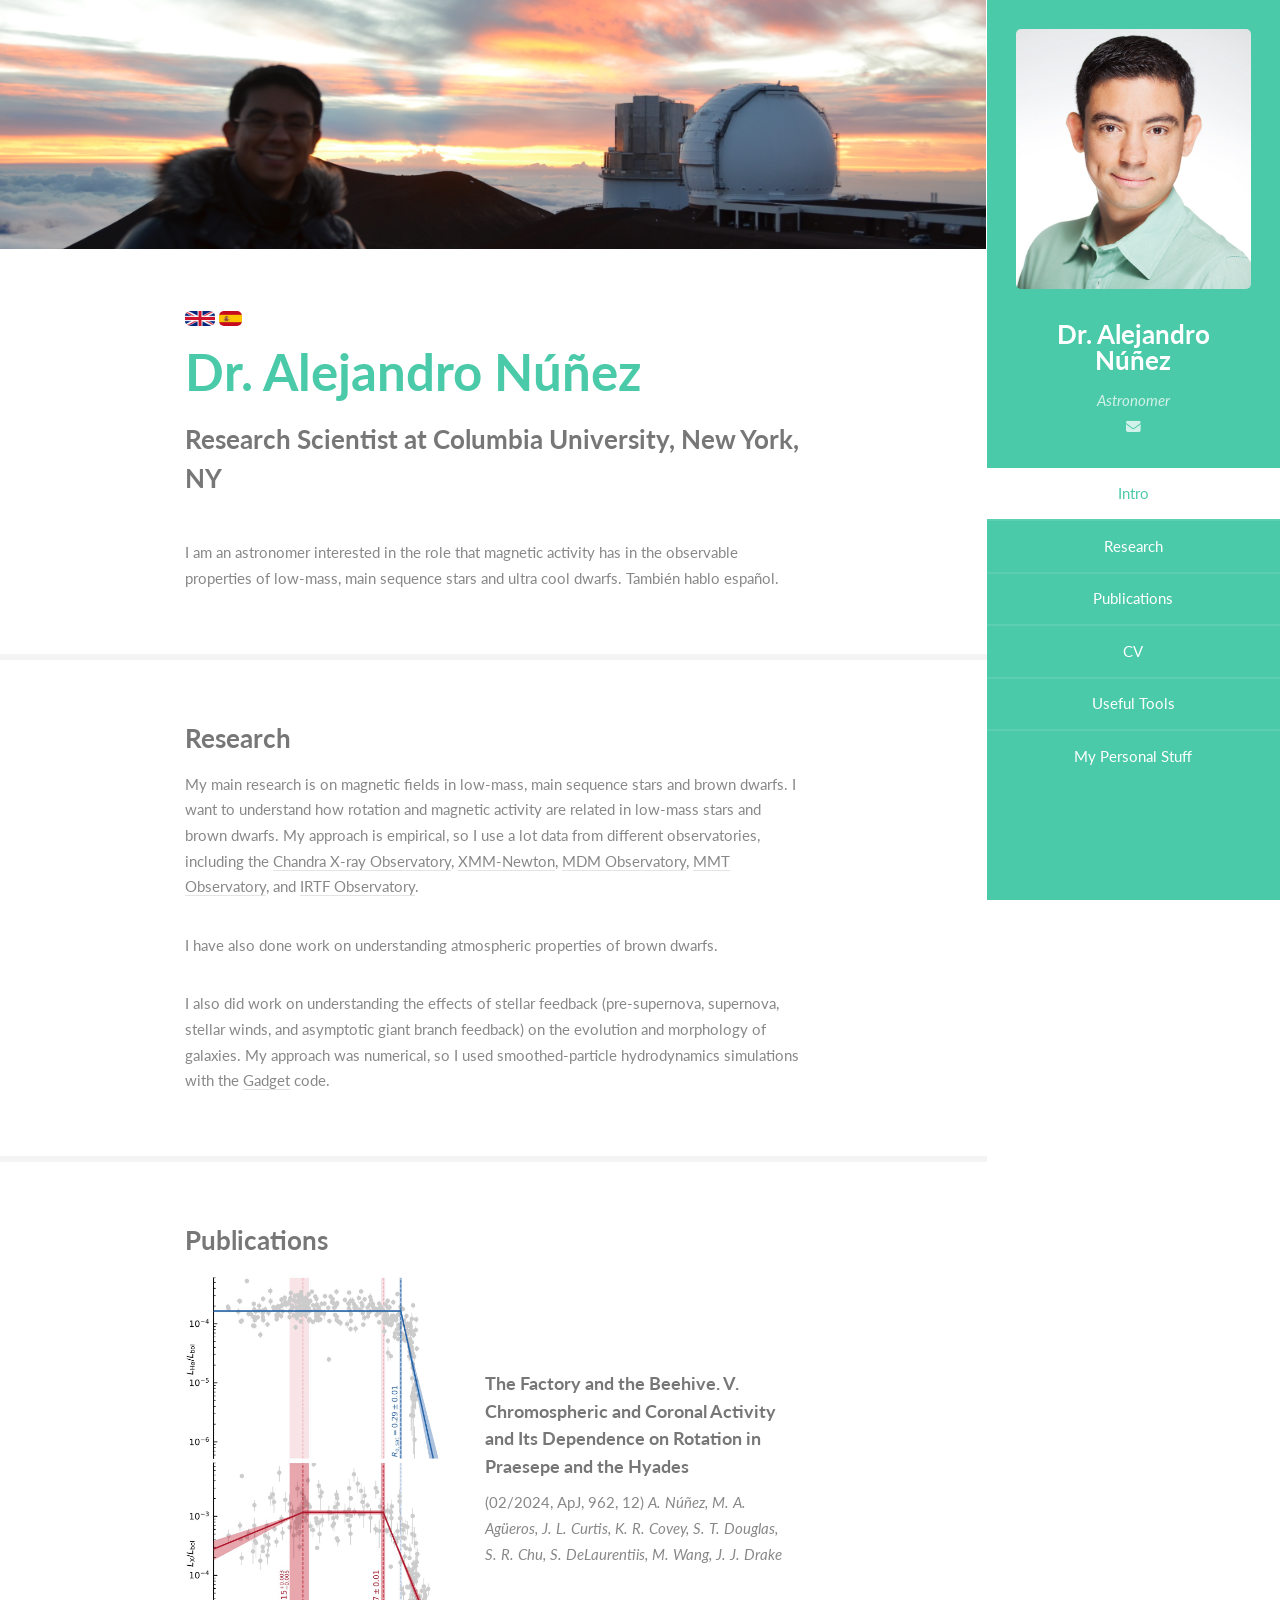
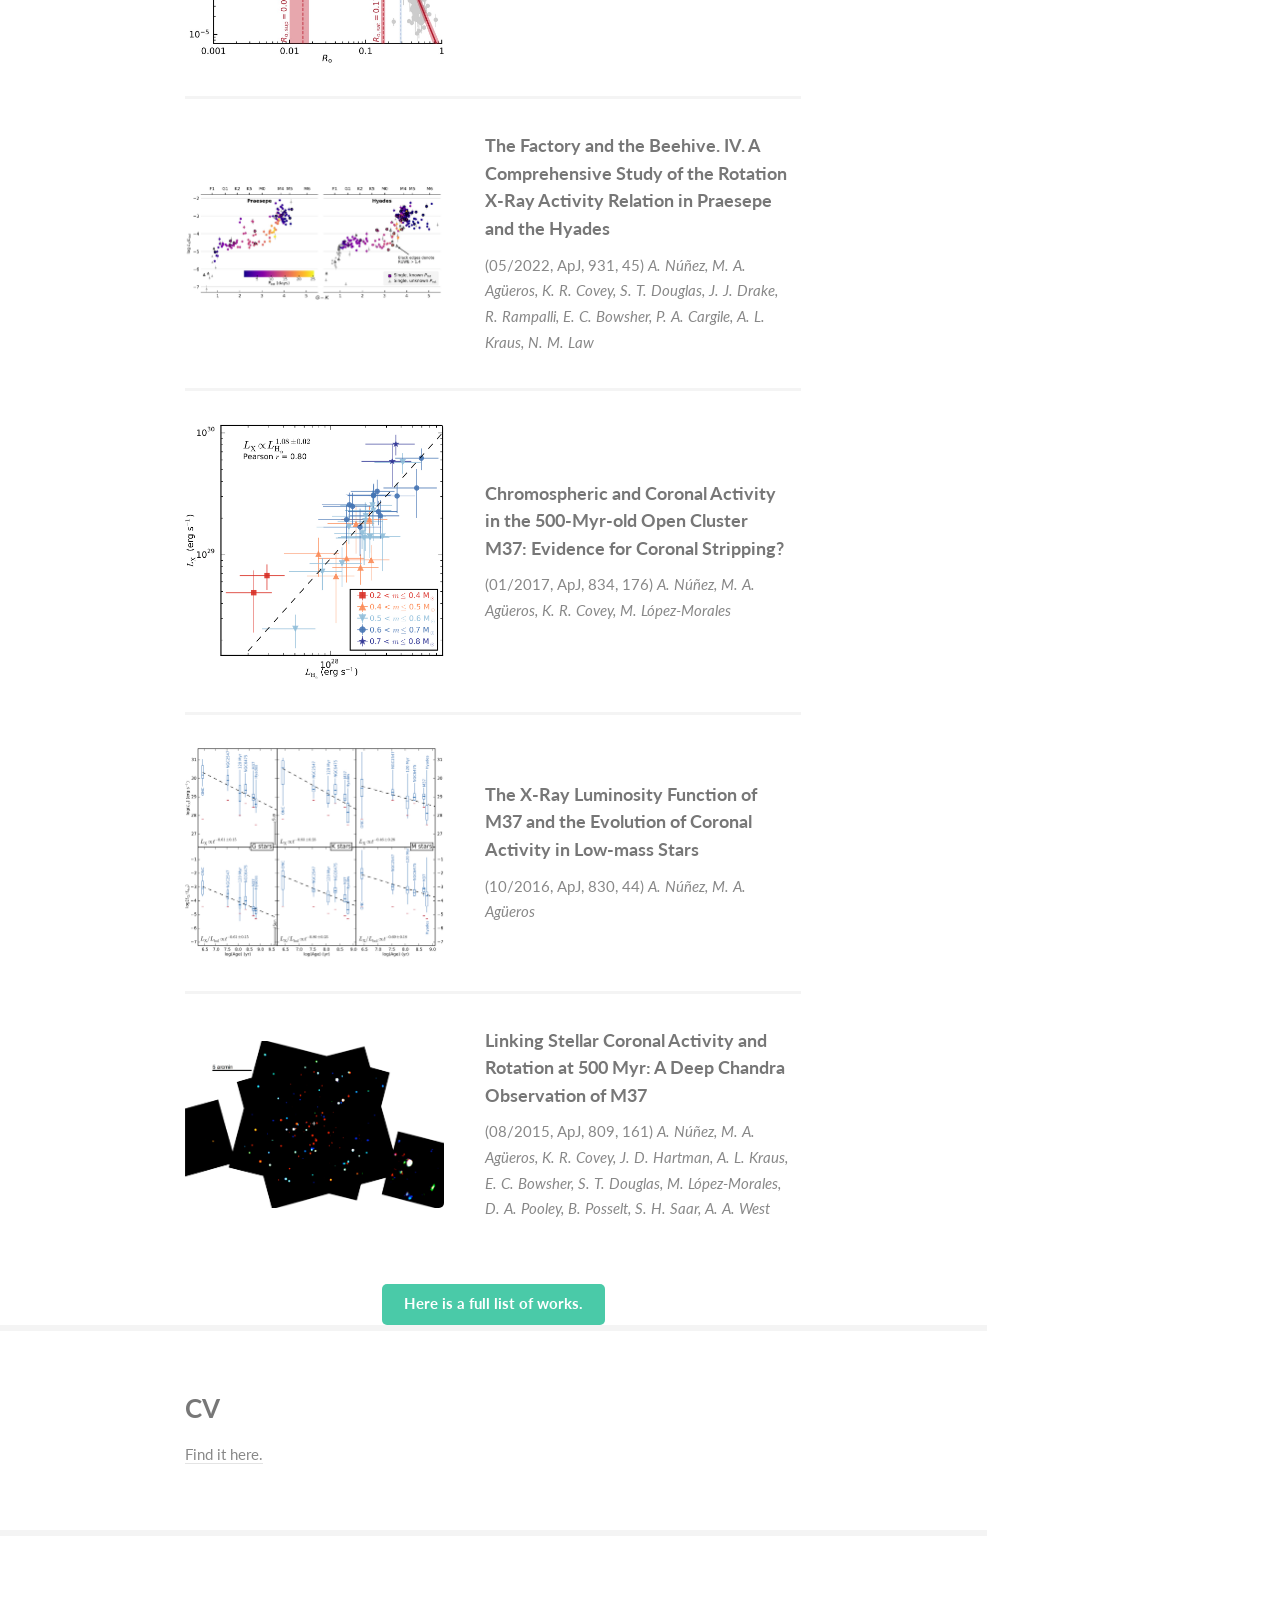
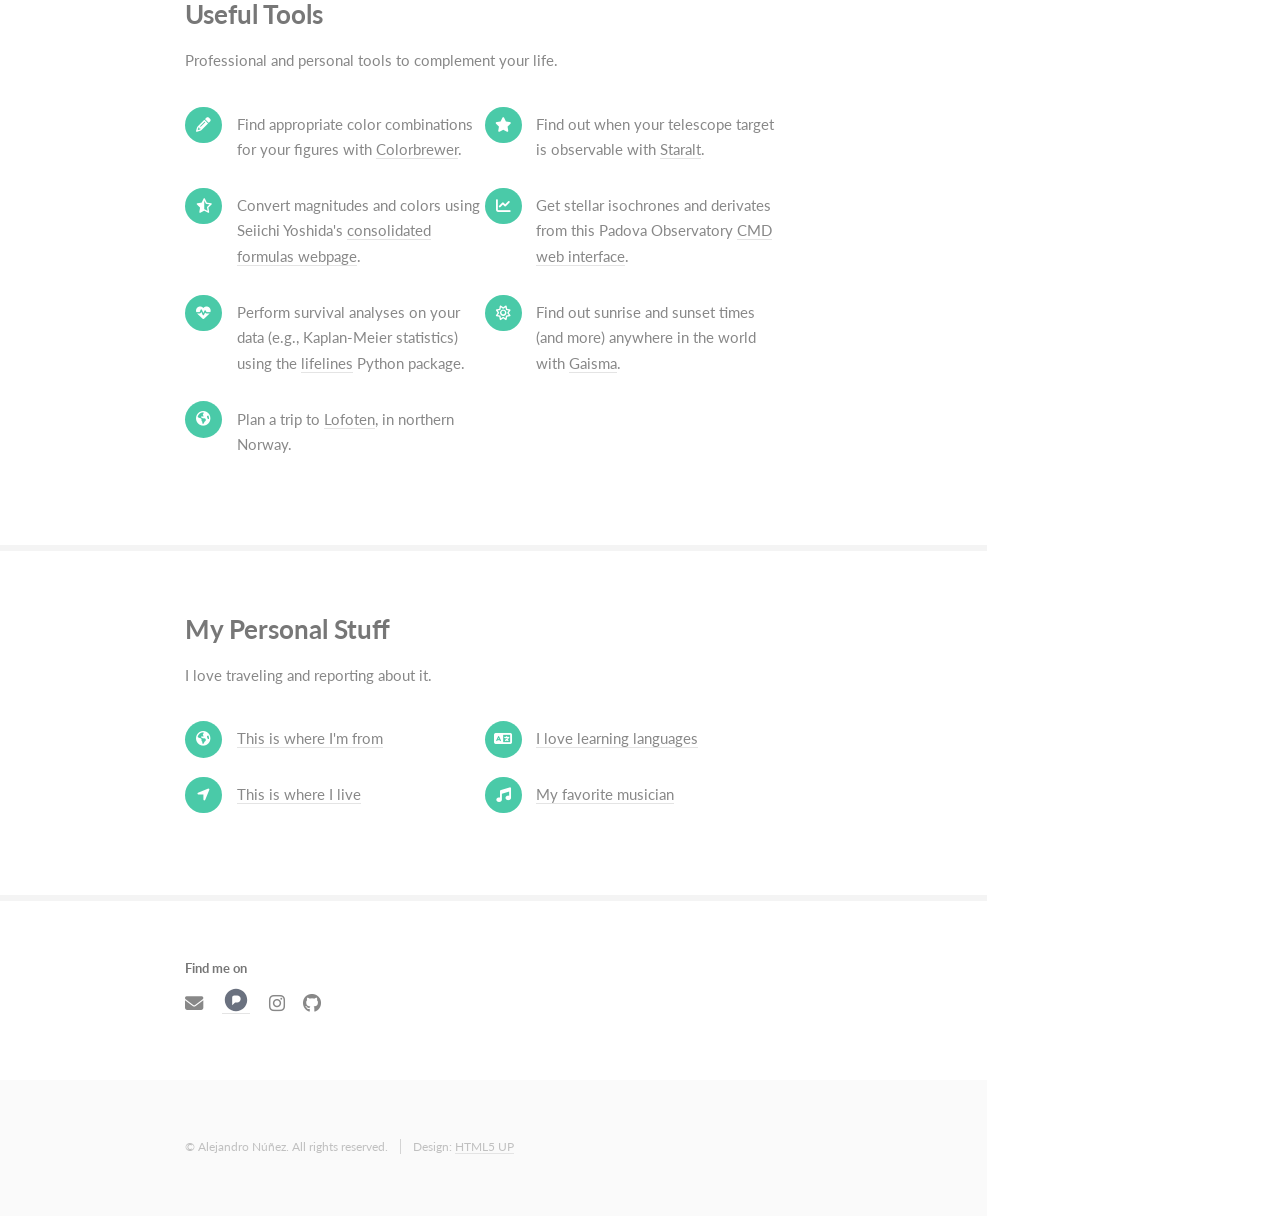
==== index.html @ fcc05a89 "Initial website upload" ====
<!DOCTYPE HTML>
<!--
	Read Only by HTML5 UP
	html5up.net | @n33co
	Free for personal and commercial use under the CCA 3.0 license (html5up.net/license)

	http://cuit.columbia.edu/web-publishing/creating-personal-websites
	http://fontawesome.io/icons/
	an2549@cunix.cc.columbia.edu
	columbia.edu/an2549
-->
<html>
	<head>
		<title>Dr. Alejandro N&uacute;&ntilde;ez</title>
		<meta charset="utf-8" />
		<meta name="viewport" content="width=device-width, initial-scale=1" />
		<!--[if lte IE 8]><script src="assets/js/ie/html5shiv.js"></script><![endif]-->
		<link rel="stylesheet" href="assets/css/main.css" />
		<link rel="stylesheet" href="https://cdnjs.cloudflare.com/ajax/libs/font-awesome/6.5.2/css/all.min.css">
		<!--[if lte IE 8]><link rel="stylesheet" href="assets/css/ie8.css" /><![endif]-->
	</head>
	<body>

		<!-- Header -->
			<section id="header">
				<header>
					<span class="image fit"><img src="images/me.jpg" alt="" /></span>
					<h1 id="logo"><a href="#">Dr. Alejandro N&uacute;&ntilde;ez</a></h1>
					<p>Astronomer</p><a href="mailto:alejo.nunez@gmail.com" class="icon fa-envelope"><span class="label"></span></a>
				</header>
				<nav id="nav">
					<ul>
						<li><a href="#one">Intro</a></li>
						<li><a href="#two">Research</a></li>
						<li><a href="#three">Publications</a></li>
						<li><a href="#four">CV</a></li>
						<li><a href="#five">Useful Tools</a></li>
						<li><a href="#six">My Personal Stuff</a></li>
					</ul>
				</nav>
			</section>

		<!-- Wrapper -->
			<div id="wrapper">

				<!-- Main -->
					<div id="main">

						<!-- One: INTRO-->
							<section id="one">
								<div class="container">
									<header class="major">
										<a                      class="image"><img src="images/EN.jpg" style="height:15px;" align="right" alt="English" /></a>
										<a href="index_ES.html" class="image"><img src="images/ES.jpg" style="height:15px;" float="right" alt="Espa&ntilde;ol" /></a>
										<h2>Dr. Alejandro N&uacute;&ntilde;ez</h2>
										<p>Research Scientist at Columbia University, New York, NY</p>
									</header>
									<p>I am an astronomer interested in the role that magnetic activity has in the observable properties of low-mass, main sequence stars and ultra cool dwarfs. Tambi&eacute;n hablo espa&ntilde;ol.</p>
								</div>
							</section>

						<!-- Two: RESEARCH -->
							<section id="two">
								<div class="container">
									<h3>Research</h3>
									<p>My main research is on magnetic fields in low-mass, main sequence stars and brown dwarfs. I want to understand how rotation and magnetic activity are related in low-mass stars and brown dwarfs. My approach is empirical, so I use a lot data from different observatories, including the <a href="http://chandra.harvard.edu" target="_blank"> Chandra X-ray Observatory</a>, <a href="http://www.cosmos.esa.int/web/xmm-newton" target="_blank"> XMM-Newton</a>, <a href="http://mdm.kpno.noirlab.edu/" target="_blank"> MDM Observatory</a>, <a href="https://www.mmto.org" target="_blank"> MMT Observatory</a>, and <a href="http://irtfweb.ifa.hawaii.edu" target="_blank"> IRTF Observatory</a>.</p>

									<p>I have also done work on understanding atmospheric properties of brown dwarfs.</p>

									<p>I also did work on understanding the effects of stellar feedback (pre-supernova, supernova, stellar winds, and asymptotic giant branch feedback) on the evolution and morphology of galaxies. My approach was numerical, so I used smoothed-particle hydrodynamics simulations with the <a href="http://wwwmpa.mpa-garching.mpg.de/gadget/" target="_blank"> Gadget</a> code. </p>

								</div>
							</section>

						<!-- Three: PUBLICATIONS -->
							<section id="three">
								<div class="container">
									<h3>Publications</h3>
									<div class="features">
										<article>
											<a href="images/Rossby_XHaALL.jpg" class="image"><img src="images/Rossby_XHaALL.jpg" alt="" /></a>
											<div class="inner">
												<h4><a href=https://ui.adsabs.harvard.edu/abs/2024ApJ...962...12N/abstract>The Factory and the Beehive. V. Chromospheric and Coronal Activity and Its Dependence on Rotation in Praesepe and the Hyades</a></h4>
												<p>(02/2024, ApJ, 962, 12) <i>A. N&uacute;&ntilde;ez, M. A. Ag&uuml;eros, J. L. Curtis, K. R. Covey, S. T. Douglas, S. R. Chu, S. DeLaurentiis, M. Wang, J. J. Drake</i></p>
											</div>
										</article>
										<article>
											<a href="images/LLX_color.jpg" class="image"><img src="images/LLX_color.jpg" alt="" /></a>
											<div class="inner">
												<h4><a href=https://ui.adsabs.harvard.edu/abs/2022ApJ...931...45N/abstract>The Factory and the Beehive. IV. A Comprehensive Study of the Rotation X-Ray Activity Relation in Praesepe and the Hyades</a></h4>
												<p>(05/2022, ApJ, 931, 45) <i>A. N&uacute;&ntilde;ez, M. A. Ag&uuml;eros, K. R. Covey, S. T. Douglas, J. J. Drake, R. Rampalli, E. C. Bowsher, P. A. Cargile, A. L. Kraus, N. M. Law</i></p>
											</div>
										</article>
										<article>
											<a href="images/Lx_v_LHa.jpg" class="image"><img src="images/Lx_v_LHa.jpg" alt="" /></a>
											<div class="inner">
												<h4><a href=https://ui.adsabs.harvard.edu/abs/2017ApJ...834..176N/abstract>Chromospheric and Coronal Activity in the 500-Myr-old Open Cluster M37: Evidence for Coronal Stripping?</a></h4>
												<p>(01/2017, ApJ, 834, 176) <i>A. N&uacute;&ntilde;ez, M. A. Ag&uuml;eros, K. R. Covey, M. L&oacute;pez-Morales</i></p>
											</div>
										</article>
										<article>
											<a href="images/Lx_v_t.jpg" class="image"><img src="images/Lx_v_t.jpg" alt="" /></a>
											<div class="inner">
												<h4><a href=https://ui.adsabs.harvard.edu/abs/2016ApJ...830...44N/abstract>The X-Ray Luminosity Function of M37 and the Evolution of Coronal Activity in Low-mass Stars</a></h4>
												<p>(10/2016, ApJ, 830, 44) <i>A. N&uacute;&ntilde;ez, M. A. Ag&uuml;eros</i></p>
											</div>
										</article>
										<article>
											<a href="images/color_composite.jpg" class="image"><img src="images/color_composite.jpg" alt="" /></a>
											<div class="inner">
												<h4><a href=https://ui.adsabs.harvard.edu/abs/2015ApJ...809..161N/abstract>Linking Stellar Coronal Activity and Rotation at 500 Myr: A Deep Chandra Observation of M37</a></h4>
												<p>(08/2015, ApJ, 809, 161) <i>A. N&uacute;&ntilde;ez, M. A. Ag&uuml;eros, K. R. Covey, J. D. Hartman, A. L. Kraus, E. C. Bowsher, S. T. Douglas, M. L&oacute;pez-Morales, D. A. Pooley, B. Posselt, S. H. Saar, A. A. West</i></p>
											</div>
										</article>
									</div>
								</div>
								<center><a href="https://ui.adsabs.harvard.edu/search/fq=%7B!type%3Daqp%20v%3D%24fq_database%7D&fq_database=database%3A%20astronomy&q=author%3A(%22nunez%2C%20alejandro%22)&sort=date%20desc%2C%20bibcode%20desc&p_=0" target="_blank" class="button special">Here is a full list of works.</a></center>
							</section>

						<!-- Four: CV -->
							<section id="four">
								<div class="container">
									<h3>CV</h3>
									<p><a href="CV.pdf">Find it here.</a></p>
								</div>
							</section>

						<!-- Five: Useful Tools -->
                            <section id="five">
                            	<div class="container">
                                	<h3><a href="#">Useful Tools</a></h3>
									<p>Professional and personal tools to complement your life. </p>
                                    <ul class="feature-icons">
                                    	<li class="fa-pencil">Find appropriate color combinations for your figures with <a href="http://colorbrewer2.org/" target="_blank">Colorbrewer</a>.</li>
                                    	<li class="fa-star">Find out when your telescope target is observable with <a href="https://astro.ing.iac.es/staralt/" target="_blank">Staralt</a>.</li>
										<li class="fa-star-half-o">Convert magnitudes and colors using Seiichi Yoshida's <a href="http://www.aerith.net/astro/color_conversion.html" target="_blank">consolidated formulas webpage</a>.</li>
										<li class="fa-line-chart">Get stellar isochrones and derivates from this Padova Observatory <a href="http://stev.oapd.inaf.it/cgi-bin/cmd" target="_blank">CMD web interface</a>.</li>
                                    	<li class="fa-heartbeat">Perform survival analyses on your data (e.g., Kaplan-Meier statistics) using the <a href="http://lifelines.readthedocs.io/en/latest/index.html#" target="_blank">lifelines</a> Python package.</li>
										<li class="fa-sun-o">Find out sunrise and sunset times (and more) anywhere in the world with <a href="https://www.gaisma.com/en/" target="_blank">Gaisma</a>.</li>
										<li class="fa-globe">Plan a trip to <a href="http://www.68north.com/outdoors/" target="_blank">Lofoten</a>, in northern Norway.</li>
                                    </ul>
                                </div>
                            </section>

						<!-- Six: My Personal Stuff -->
                            <section id="six">
                            	<div class="container">
                                	<h3><a href="#">My Personal Stuff</a></h3>
									<p>I love traveling and reporting about it. </p>
                                    <ul class="feature-icons">
                                        <li class="fa-globe"><a href="https://colombia.travel/en/medellin" target="_blank">This is where I'm from</a></li>
                                        <li class="fa-language"><a href="https://www.duolingo.com/profile/alejocosmico" target="_blank">I love learning languages</a></li>
                                        <li class="fa-location-arrow"><a href="http://www.nycgo.com/articles/must-see-harlem" target="_blank">This is where I live</a></li>
                                        <li class="fa-music"><a href="http://bjork.com/" target="_blank">My favorite musician</a></li>
                                    </ul>
                                </div>
                            </section>

						<!-- Seven -->
							<section id="seven">
								<div class="container">
									<section>
										<div class="row">
											<div class="6u 12u(xsmall)">
												<h5>Find me on</h5>
												<ul class="icons">
													<li><a href="mailto:alejo.nunez@gmail.com" class="icon fa-solid fa-envelope"><span class="label"></span></a></li>
													<li>
														<a href="https://pixelfed.social/alejocosmico" target="_blank">
															<img src="pixelfed.svg"
																alt="Pixelfed"
																style="width:28px; height:28px; vertical-align:-4px;">
														</a>
													</li>
													<li><a href="https://www.instagram.com/alejocosmico/" target="_blank" class="icon fa-brands fa-instagram"><span class="label">Instagram</span></a></li>
													<li><a href="https://github.com/alejocosmico" target="_blank" class="icon fa-brands fa-github"><span class="label">Github</span></a></li>
												</ul>
											</div>
										</div>
									</section>
								</div>
							</section>

					</div>

				<!-- Footer -->
					<section id="footer">
						<div class="container">
							<ul class="copyright">
								<li>&copy; Alejandro N&uacute;&ntilde;ez. All rights reserved.</li><li>Design: <a href="http://html5up.net">HTML5 UP</a></li>
							</ul>
						</div>
					</section>

			</div>

		<!-- Scripts -->
			<script src="assets/js/jquery.min.js"></script>
			<script src="assets/js/jquery.scrollzer.min.js"></script>
			<script src="assets/js/jquery.scrolly.min.js"></script>
			<script src="assets/js/skel.min.js"></script>
			<script src="assets/js/util.js"></script>
			<!--[if lte IE 8]><script src="assets/js/ie/respond.min.js"></script><![endif]-->
			<script src="assets/js/main.js"></script>

	</body>
</html>
---- assets/css/main.css ----
@import url("font-awesome.min.css");
@import url("https://fonts.googleapis.com/css?family=Lato:400,400italic,700,700italic|Source+Code+Pro:400");

/*
	Read Only by HTML5 UP
	html5up.net | @ajlkn
	Free for personal and commercial use under the CCA 3.0 license (html5up.net/license)
*/

/* Reset */

	html, body, div, span, applet, object, iframe, h1, h2, h3, h4, h5, h6, p, blockquote, pre, a, abbr, acronym, address, big, cite, code, del, dfn, em, img, ins, kbd, q, s, samp, small, strike, strong, sub, sup, tt, var, b, u, i, center, dl, dt, dd, ol, ul, li, fieldset, form, label, legend, table, caption, tbody, tfoot, thead, tr, th, td, article, aside, canvas, details, embed, figure, figcaption, footer, header, hgroup, menu, nav, output, ruby, section, summary, time, mark, audio, video {
		margin: 0;
		padding: 0;
		border: 0;
		font-size: 100%;
		font: inherit;
		vertical-align: baseline;
	}

	article, aside, details, figcaption, figure, footer, header, hgroup, menu, nav, section {
		display: block;
	}

	body {
		line-height: 1;
	}

	ol, ul {
		list-style: none;
	}

	blockquote, q {
		quotes: none;
	}

	blockquote:before, blockquote:after, q:before, q:after {
		content: '';
		content: none;
	}

	table {
		border-collapse: collapse;
		border-spacing: 0;
	}

	body {
		-webkit-text-size-adjust: none;
	}

/* Box Model */

	*, *:before, *:after {
		-moz-box-sizing: border-box;
		-webkit-box-sizing: border-box;
		box-sizing: border-box;
	}

/* Containers */

	.container {
		margin-left: auto;
		margin-right: auto;
	}

	.container.\31 25\25 {
		width: 100%;
		max-width: 56.25em;
		min-width: 45em;
	}

	.container.\37 5\25 {
		width: 33.75em;
	}

	.container.\35 0\25 {
		width: 22.5em;
	}

	.container.\32 5\25 {
		width: 11.25em;
	}

	.container {
		width: 45em;
	}

	@media screen and (max-width: 1680px) {

		.container.\31 25\25 {
			width: 100%;
			max-width: 56.25em;
			min-width: 45em;
		}

		.container.\37 5\25 {
			width: 33.75em;
		}

		.container.\35 0\25 {
			width: 22.5em;
		}

		.container.\32 5\25 {
			width: 11.25em;
		}

		.container {
			width: 45em;
		}

	}

	@media screen and (max-width: 1280px) {

		.container.\31 25\25 {
			width: 100%;
			max-width: 52.5em;
			min-width: 42em;
		}

		.container.\37 5\25 {
			width: 31.5em;
		}

		.container.\35 0\25 {
			width: 21em;
		}

		.container.\32 5\25 {
			width: 10.5em;
		}

		.container {
			width: 42em;
		}

	}

	@media screen and (max-width: 1024px) {

		.container.\31 25\25 {
			width: 100%;
			max-width: 106.25%;
			min-width: 85%;
		}

		.container.\37 5\25 {
			width: 63.75%;
		}

		.container.\35 0\25 {
			width: 42.5%;
		}

		.container.\32 5\25 {
			width: 21.25%;
		}

		.container {
			width: 85% !important;
		}

	}

	@media screen and (max-width: 736px) {

		.container.\31 25\25 {
			width: 100%;
			max-width: 112.5%;
			min-width: 90%;
		}

		.container.\37 5\25 {
			width: 67.5%;
		}

		.container.\35 0\25 {
			width: 45%;
		}

		.container.\32 5\25 {
			width: 22.5%;
		}

		.container {
			width: 90% !important;
		}

	}

	@media screen and (max-width: 480px) {

		.container.\31 25\25 {
			width: 100%;
			max-width: 112.5%;
			min-width: 90%;
		}

		.container.\37 5\25 {
			width: 67.5%;
		}

		.container.\35 0\25 {
			width: 45%;
		}

		.container.\32 5\25 {
			width: 22.5%;
		}

		.container {
			width: 90% !important;
		}

	}

/* Grid */

	.row {
		border-bottom: solid 1px transparent;
		-moz-box-sizing: border-box;
		-webkit-box-sizing: border-box;
		box-sizing: border-box;
	}

	.row > * {
		float: left;
		-moz-box-sizing: border-box;
		-webkit-box-sizing: border-box;
		box-sizing: border-box;
	}

	.row:after, .row:before {
		content: '';
		display: block;
		clear: both;
		height: 0;
	}

	.row.uniform > * > :first-child {
		margin-top: 0;
	}

	.row.uniform > * > :last-child {
		margin-bottom: 0;
	}

	.row.\30 \25 > * {
		padding: 0 0 0 0em;
	}

	.row.\30 \25 {
		margin: 0 0 -1px 0em;
	}

	.row.uniform.\30 \25 > * {
		padding: 0em 0 0 0em;
	}

	.row.uniform.\30 \25 {
		margin: 0em 0 -1px 0em;
	}

	.row > * {
		padding: 0 0 0 2em;
	}

	.row {
		margin: 0 0 -1px -2em;
	}

	.row.uniform > * {
		padding: 2em 0 0 2em;
	}

	.row.uniform {
		margin: -2em 0 -1px -2em;
	}

	.row.\32 00\25 > * {
		padding: 0 0 0 4em;
	}

	.row.\32 00\25 {
		margin: 0 0 -1px -4em;
	}

	.row.uniform.\32 00\25 > * {
		padding: 4em 0 0 4em;
	}

	.row.uniform.\32 00\25 {
		margin: -4em 0 -1px -4em;
	}

	.row.\31 50\25 > * {
		padding: 0 0 0 3em;
	}

	.row.\31 50\25 {
		margin: 0 0 -1px -3em;
	}

	.row.uniform.\31 50\25 > * {
		padding: 3em 0 0 3em;
	}

	.row.uniform.\31 50\25 {
		margin: -3em 0 -1px -3em;
	}

	.row.\35 0\25 > * {
		padding: 0 0 0 1em;
	}

	.row.\35 0\25 {
		margin: 0 0 -1px -1em;
	}

	.row.uniform.\35 0\25 > * {
		padding: 1em 0 0 1em;
	}

	.row.uniform.\35 0\25 {
		margin: -1em 0 -1px -1em;
	}

	.row.\32 5\25 > * {
		padding: 0 0 0 0.5em;
	}

	.row.\32 5\25 {
		margin: 0 0 -1px -0.5em;
	}

	.row.uniform.\32 5\25 > * {
		padding: 0.5em 0 0 0.5em;
	}

	.row.uniform.\32 5\25 {
		margin: -0.5em 0 -1px -0.5em;
	}

	.\31 2u, .\31 2u\24 {
		width: 100%;
		clear: none;
		margin-left: 0;
	}

	.\31 1u, .\31 1u\24 {
		width: 91.6666666667%;
		clear: none;
		margin-left: 0;
	}

	.\31 0u, .\31 0u\24 {
		width: 83.3333333333%;
		clear: none;
		margin-left: 0;
	}

	.\39 u, .\39 u\24 {
		width: 75%;
		clear: none;
		margin-left: 0;
	}

	.\38 u, .\38 u\24 {
		width: 66.6666666667%;
		clear: none;
		margin-left: 0;
	}

	.\37 u, .\37 u\24 {
		width: 58.3333333333%;
		clear: none;
		margin-left: 0;
	}

	.\36 u, .\36 u\24 {
		width: 50%;
		clear: none;
		margin-left: 0;
	}

	.\35 u, .\35 u\24 {
		width: 41.6666666667%;
		clear: none;
		margin-left: 0;
	}

	.\34 u, .\34 u\24 {
		width: 33.3333333333%;
		clear: none;
		margin-left: 0;
	}

	.\33 u, .\33 u\24 {
		width: 25%;
		clear: none;
		margin-left: 0;
	}

	.\32 u, .\32 u\24 {
		width: 16.6666666667%;
		clear: none;
		margin-left: 0;
	}

	.\31 u, .\31 u\24 {
		width: 8.3333333333%;
		clear: none;
		margin-left: 0;
	}

	.\31 2u\24 + *,
	.\31 1u\24 + *,
	.\31 0u\24 + *,
	.\39 u\24 + *,
	.\38 u\24 + *,
	.\37 u\24 + *,
	.\36 u\24 + *,
	.\35 u\24 + *,
	.\34 u\24 + *,
	.\33 u\24 + *,
	.\32 u\24 + *,
	.\31 u\24 + * {
		clear: left;
	}

	.\-11u {
		margin-left: 91.66667%;
	}

	.\-10u {
		margin-left: 83.33333%;
	}

	.\-9u {
		margin-left: 75%;
	}

	.\-8u {
		margin-left: 66.66667%;
	}

	.\-7u {
		margin-left: 58.33333%;
	}

	.\-6u {
		margin-left: 50%;
	}

	.\-5u {
		margin-left: 41.66667%;
	}

	.\-4u {
		margin-left: 33.33333%;
	}

	.\-3u {
		margin-left: 25%;
	}

	.\-2u {
		margin-left: 16.66667%;
	}

	.\-1u {
		margin-left: 8.33333%;
	}

	@media screen and (max-width: 1680px) {

		.row > * {
			padding: 0 0 0 2em;
		}

		.row {
			margin: 0 0 -1px -2em;
		}

		.row.uniform > * {
			padding: 2em 0 0 2em;
		}

		.row.uniform {
			margin: -2em 0 -1px -2em;
		}

		.row.\32 00\25 > * {
			padding: 0 0 0 4em;
		}

		.row.\32 00\25 {
			margin: 0 0 -1px -4em;
		}

		.row.uniform.\32 00\25 > * {
			padding: 4em 0 0 4em;
		}

		.row.uniform.\32 00\25 {
			margin: -4em 0 -1px -4em;
		}

		.row.\31 50\25 > * {
			padding: 0 0 0 3em;
		}

		.row.\31 50\25 {
			margin: 0 0 -1px -3em;
		}

		.row.uniform.\31 50\25 > * {
			padding: 3em 0 0 3em;
		}

		.row.uniform.\31 50\25 {
			margin: -3em 0 -1px -3em;
		}

		.row.\35 0\25 > * {
			padding: 0 0 0 1em;
		}

		.row.\35 0\25 {
			margin: 0 0 -1px -1em;
		}

		.row.uniform.\35 0\25 > * {
			padding: 1em 0 0 1em;
		}

		.row.uniform.\35 0\25 {
			margin: -1em 0 -1px -1em;
		}

		.row.\32 5\25 > * {
			padding: 0 0 0 0.5em;
		}

		.row.\32 5\25 {
			margin: 0 0 -1px -0.5em;
		}

		.row.uniform.\32 5\25 > * {
			padding: 0.5em 0 0 0.5em;
		}

		.row.uniform.\32 5\25 {
			margin: -0.5em 0 -1px -0.5em;
		}

		.\31 2u\28xlarge\29, .\31 2u\24\28xlarge\29 {
			width: 100%;
			clear: none;
			margin-left: 0;
		}

		.\31 1u\28xlarge\29, .\31 1u\24\28xlarge\29 {
			width: 91.6666666667%;
			clear: none;
			margin-left: 0;
		}

		.\31 0u\28xlarge\29, .\31 0u\24\28xlarge\29 {
			width: 83.3333333333%;
			clear: none;
			margin-left: 0;
		}

		.\39 u\28xlarge\29, .\39 u\24\28xlarge\29 {
			width: 75%;
			clear: none;
			margin-left: 0;
		}

		.\38 u\28xlarge\29, .\38 u\24\28xlarge\29 {
			width: 66.6666666667%;
			clear: none;
			margin-left: 0;
		}

		.\37 u\28xlarge\29, .\37 u\24\28xlarge\29 {
			width: 58.3333333333%;
			clear: none;
			margin-left: 0;
		}

		.\36 u\28xlarge\29, .\36 u\24\28xlarge\29 {
			width: 50%;
			clear: none;
			margin-left: 0;
		}

		.\35 u\28xlarge\29, .\35 u\24\28xlarge\29 {
			width: 41.6666666667%;
			clear: none;
			margin-left: 0;
		}

		.\34 u\28xlarge\29, .\34 u\24\28xlarge\29 {
			width: 33.3333333333%;
			clear: none;
			margin-left: 0;
		}

		.\33 u\28xlarge\29, .\33 u\24\28xlarge\29 {
			width: 25%;
			clear: none;
			margin-left: 0;
		}

		.\32 u\28xlarge\29, .\32 u\24\28xlarge\29 {
			width: 16.6666666667%;
			clear: none;
			margin-left: 0;
		}

		.\31 u\28xlarge\29, .\31 u\24\28xlarge\29 {
			width: 8.3333333333%;
			clear: none;
			margin-left: 0;
		}

		.\31 2u\24\28xlarge\29 + *,
		.\31 1u\24\28xlarge\29 + *,
		.\31 0u\24\28xlarge\29 + *,
		.\39 u\24\28xlarge\29 + *,
		.\38 u\24\28xlarge\29 + *,
		.\37 u\24\28xlarge\29 + *,
		.\36 u\24\28xlarge\29 + *,
		.\35 u\24\28xlarge\29 + *,
		.\34 u\24\28xlarge\29 + *,
		.\33 u\24\28xlarge\29 + *,
		.\32 u\24\28xlarge\29 + *,
		.\31 u\24\28xlarge\29 + * {
			clear: left;
		}

		.\-11u\28xlarge\29 {
			margin-left: 91.66667%;
		}

		.\-10u\28xlarge\29 {
			margin-left: 83.33333%;
		}

		.\-9u\28xlarge\29 {
			margin-left: 75%;
		}

		.\-8u\28xlarge\29 {
			margin-left: 66.66667%;
		}

		.\-7u\28xlarge\29 {
			margin-left: 58.33333%;
		}

		.\-6u\28xlarge\29 {
			margin-left: 50%;
		}

		.\-5u\28xlarge\29 {
			margin-left: 41.66667%;
		}

		.\-4u\28xlarge\29 {
			margin-left: 33.33333%;
		}

		.\-3u\28xlarge\29 {
			margin-left: 25%;
		}

		.\-2u\28xlarge\29 {
			margin-left: 16.66667%;
		}

		.\-1u\28xlarge\29 {
			margin-left: 8.33333%;
		}

	}

	@media screen and (max-width: 1280px) {

		.row > * {
			padding: 0 0 0 1.5em;
		}

		.row {
			margin: 0 0 -1px -1.5em;
		}

		.row.uniform > * {
			padding: 1.5em 0 0 1.5em;
		}

		.row.uniform {
			margin: -1.5em 0 -1px -1.5em;
		}

		.row.\32 00\25 > * {
			padding: 0 0 0 3em;
		}

		.row.\32 00\25 {
			margin: 0 0 -1px -3em;
		}

		.row.uniform.\32 00\25 > * {
			padding: 3em 0 0 3em;
		}

		.row.uniform.\32 00\25 {
			margin: -3em 0 -1px -3em;
		}

		.row.\31 50\25 > * {
			padding: 0 0 0 2.25em;
		}

		.row.\31 50\25 {
			margin: 0 0 -1px -2.25em;
		}

		.row.uniform.\31 50\25 > * {
			padding: 2.25em 0 0 2.25em;
		}

		.row.uniform.\31 50\25 {
			margin: -2.25em 0 -1px -2.25em;
		}

		.row.\35 0\25 > * {
			padding: 0 0 0 0.75em;
		}

		.row.\35 0\25 {
			margin: 0 0 -1px -0.75em;
		}

		.row.uniform.\35 0\25 > * {
			padding: 0.75em 0 0 0.75em;
		}

		.row.uniform.\35 0\25 {
			margin: -0.75em 0 -1px -0.75em;
		}

		.row.\32 5\25 > * {
			padding: 0 0 0 0.375em;
		}

		.row.\32 5\25 {
			margin: 0 0 -1px -0.375em;
		}

		.row.uniform.\32 5\25 > * {
			padding: 0.375em 0 0 0.375em;
		}

		.row.uniform.\32 5\25 {
			margin: -0.375em 0 -1px -0.375em;
		}

		.\31 2u\28large\29, .\31 2u\24\28large\29 {
			width: 100%;
			clear: none;
			margin-left: 0;
		}

		.\31 1u\28large\29, .\31 1u\24\28large\29 {
			width: 91.6666666667%;
			clear: none;
			margin-left: 0;
		}

		.\31 0u\28large\29, .\31 0u\24\28large\29 {
			width: 83.3333333333%;
			clear: none;
			margin-left: 0;
		}

		.\39 u\28large\29, .\39 u\24\28large\29 {
			width: 75%;
			clear: none;
			margin-left: 0;
		}

		.\38 u\28large\29, .\38 u\24\28large\29 {
			width: 66.6666666667%;
			clear: none;
			margin-left: 0;
		}

		.\37 u\28large\29, .\37 u\24\28large\29 {
			width: 58.3333333333%;
			clear: none;
			margin-left: 0;
		}

		.\36 u\28large\29, .\36 u\24\28large\29 {
			width: 50%;
			clear: none;
			margin-left: 0;
		}

		.\35 u\28large\29, .\35 u\24\28large\29 {
			width: 41.6666666667%;
			clear: none;
			margin-left: 0;
		}

		.\34 u\28large\29, .\34 u\24\28large\29 {
			width: 33.3333333333%;
			clear: none;
			margin-left: 0;
		}

		.\33 u\28large\29, .\33 u\24\28large\29 {
			width: 25%;
			clear: none;
			margin-left: 0;
		}

		.\32 u\28large\29, .\32 u\24\28large\29 {
			width: 16.6666666667%;
			clear: none;
			margin-left: 0;
		}

		.\31 u\28large\29, .\31 u\24\28large\29 {
			width: 8.3333333333%;
			clear: none;
			margin-left: 0;
		}

		.\31 2u\24\28large\29 + *,
		.\31 1u\24\28large\29 + *,
		.\31 0u\24\28large\29 + *,
		.\39 u\24\28large\29 + *,
		.\38 u\24\28large\29 + *,
		.\37 u\24\28large\29 + *,
		.\36 u\24\28large\29 + *,
		.\35 u\24\28large\29 + *,
		.\34 u\24\28large\29 + *,
		.\33 u\24\28large\29 + *,
		.\32 u\24\28large\29 + *,
		.\31 u\24\28large\29 + * {
			clear: left;
		}

		.\-11u\28large\29 {
			margin-left: 91.66667%;
		}

		.\-10u\28large\29 {
			margin-left: 83.33333%;
		}

		.\-9u\28large\29 {
			margin-left: 75%;
		}

		.\-8u\28large\29 {
			margin-left: 66.66667%;
		}

		.\-7u\28large\29 {
			margin-left: 58.33333%;
		}

		.\-6u\28large\29 {
			margin-left: 50%;
		}

		.\-5u\28large\29 {
			margin-left: 41.66667%;
		}

		.\-4u\28large\29 {
			margin-left: 33.33333%;
		}

		.\-3u\28large\29 {
			margin-left: 25%;
		}

		.\-2u\28large\29 {
			margin-left: 16.66667%;
		}

		.\-1u\28large\29 {
			margin-left: 8.33333%;
		}

	}

	@media screen and (max-width: 1024px) {

		.row > * {
			padding: 0 0 0 1.5em;
		}

		.row {
			margin: 0 0 -1px -1.5em;
		}

		.row.uniform > * {
			padding: 1.5em 0 0 1.5em;
		}

		.row.uniform {
			margin: -1.5em 0 -1px -1.5em;
		}

		.row.\32 00\25 > * {
			padding: 0 0 0 3em;
		}

		.row.\32 00\25 {
			margin: 0 0 -1px -3em;
		}

		.row.uniform.\32 00\25 > * {
			padding: 3em 0 0 3em;
		}

		.row.uniform.\32 00\25 {
			margin: -3em 0 -1px -3em;
		}

		.row.\31 50\25 > * {
			padding: 0 0 0 2.25em;
		}

		.row.\31 50\25 {
			margin: 0 0 -1px -2.25em;
		}

		.row.uniform.\31 50\25 > * {
			padding: 2.25em 0 0 2.25em;
		}

		.row.uniform.\31 50\25 {
			margin: -2.25em 0 -1px -2.25em;
		}

		.row.\35 0\25 > * {
			padding: 0 0 0 0.75em;
		}

		.row.\35 0\25 {
			margin: 0 0 -1px -0.75em;
		}

		.row.uniform.\35 0\25 > * {
			padding: 0.75em 0 0 0.75em;
		}

		.row.uniform.\35 0\25 {
			margin: -0.75em 0 -1px -0.75em;
		}

		.row.\32 5\25 > * {
			padding: 0 0 0 0.375em;
		}

		.row.\32 5\25 {
			margin: 0 0 -1px -0.375em;
		}

		.row.uniform.\32 5\25 > * {
			padding: 0.375em 0 0 0.375em;
		}

		.row.uniform.\32 5\25 {
			margin: -0.375em 0 -1px -0.375em;
		}

		.\31 2u\28medium\29, .\31 2u\24\28medium\29 {
			width: 100%;
			clear: none;
			margin-left: 0;
		}

		.\31 1u\28medium\29, .\31 1u\24\28medium\29 {
			width: 91.6666666667%;
			clear: none;
			margin-left: 0;
		}

		.\31 0u\28medium\29, .\31 0u\24\28medium\29 {
			width: 83.3333333333%;
			clear: none;
			margin-left: 0;
		}

		.\39 u\28medium\29, .\39 u\24\28medium\29 {
			width: 75%;
			clear: none;
			margin-left: 0;
		}

		.\38 u\28medium\29, .\38 u\24\28medium\29 {
			width: 66.6666666667%;
			clear: none;
			margin-left: 0;
		}

		.\37 u\28medium\29, .\37 u\24\28medium\29 {
			width: 58.3333333333%;
			clear: none;
			margin-left: 0;
		}

		.\36 u\28medium\29, .\36 u\24\28medium\29 {
			width: 50%;
			clear: none;
			margin-left: 0;
		}

		.\35 u\28medium\29, .\35 u\24\28medium\29 {
			width: 41.6666666667%;
			clear: none;
			margin-left: 0;
		}

		.\34 u\28medium\29, .\34 u\24\28medium\29 {
			width: 33.3333333333%;
			clear: none;
			margin-left: 0;
		}

		.\33 u\28medium\29, .\33 u\24\28medium\29 {
			width: 25%;
			clear: none;
			margin-left: 0;
		}

		.\32 u\28medium\29, .\32 u\24\28medium\29 {
			width: 16.6666666667%;
			clear: none;
			margin-left: 0;
		}

		.\31 u\28medium\29, .\31 u\24\28medium\29 {
			width: 8.3333333333%;
			clear: none;
			margin-left: 0;
		}

		.\31 2u\24\28medium\29 + *,
		.\31 1u\24\28medium\29 + *,
		.\31 0u\24\28medium\29 + *,
		.\39 u\24\28medium\29 + *,
		.\38 u\24\28medium\29 + *,
		.\37 u\24\28medium\29 + *,
		.\36 u\24\28medium\29 + *,
		.\35 u\24\28medium\29 + *,
		.\34 u\24\28medium\29 + *,
		.\33 u\24\28medium\29 + *,
		.\32 u\24\28medium\29 + *,
		.\31 u\24\28medium\29 + * {
			clear: left;
		}

		.\-11u\28medium\29 {
			margin-left: 91.66667%;
		}

		.\-10u\28medium\29 {
			margin-left: 83.33333%;
		}

		.\-9u\28medium\29 {
			margin-left: 75%;
		}

		.\-8u\28medium\29 {
			margin-left: 66.66667%;
		}

		.\-7u\28medium\29 {
			margin-left: 58.33333%;
		}

		.\-6u\28medium\29 {
			margin-left: 50%;
		}

		.\-5u\28medium\29 {
			margin-left: 41.66667%;
		}

		.\-4u\28medium\29 {
			margin-left: 33.33333%;
		}

		.\-3u\28medium\29 {
			margin-left: 25%;
		}

		.\-2u\28medium\29 {
			margin-left: 16.66667%;
		}

		.\-1u\28medium\29 {
			margin-left: 8.33333%;
		}

	}

	@media screen and (max-width: 736px) {

		.row > * {
			padding: 0 0 0 1.25em;
		}

		.row {
			margin: 0 0 -1px -1.25em;
		}

		.row.uniform > * {
			padding: 1.25em 0 0 1.25em;
		}

		.row.uniform {
			margin: -1.25em 0 -1px -1.25em;
		}

		.row.\32 00\25 > * {
			padding: 0 0 0 2.5em;
		}

		.row.\32 00\25 {
			margin: 0 0 -1px -2.5em;
		}

		.row.uniform.\32 00\25 > * {
			padding: 2.5em 0 0 2.5em;
		}

		.row.uniform.\32 00\25 {
			margin: -2.5em 0 -1px -2.5em;
		}

		.row.\31 50\25 > * {
			padding: 0 0 0 1.875em;
		}

		.row.\31 50\25 {
			margin: 0 0 -1px -1.875em;
		}

		.row.uniform.\31 50\25 > * {
			padding: 1.875em 0 0 1.875em;
		}

		.row.uniform.\31 50\25 {
			margin: -1.875em 0 -1px -1.875em;
		}

		.row.\35 0\25 > * {
			padding: 0 0 0 0.625em;
		}

		.row.\35 0\25 {
			margin: 0 0 -1px -0.625em;
		}

		.row.uniform.\35 0\25 > * {
			padding: 0.625em 0 0 0.625em;
		}

		.row.uniform.\35 0\25 {
			margin: -0.625em 0 -1px -0.625em;
		}

		.row.\32 5\25 > * {
			padding: 0 0 0 0.3125em;
		}

		.row.\32 5\25 {
			margin: 0 0 -1px -0.3125em;
		}

		.row.uniform.\32 5\25 > * {
			padding: 0.3125em 0 0 0.3125em;
		}

		.row.uniform.\32 5\25 {
			margin: -0.3125em 0 -1px -0.3125em;
		}

		.\31 2u\28small\29, .\31 2u\24\28small\29 {
			width: 100%;
			clear: none;
			margin-left: 0;
		}

		.\31 1u\28small\29, .\31 1u\24\28small\29 {
			width: 91.6666666667%;
			clear: none;
			margin-left: 0;
		}

		.\31 0u\28small\29, .\31 0u\24\28small\29 {
			width: 83.3333333333%;
			clear: none;
			margin-left: 0;
		}

		.\39 u\28small\29, .\39 u\24\28small\29 {
			width: 75%;
			clear: none;
			margin-left: 0;
		}

		.\38 u\28small\29, .\38 u\24\28small\29 {
			width: 66.6666666667%;
			clear: none;
			margin-left: 0;
		}

		.\37 u\28small\29, .\37 u\24\28small\29 {
			width: 58.3333333333%;
			clear: none;
			margin-left: 0;
		}

		.\36 u\28small\29, .\36 u\24\28small\29 {
			width: 50%;
			clear: none;
			margin-left: 0;
		}

		.\35 u\28small\29, .\35 u\24\28small\29 {
			width: 41.6666666667%;
			clear: none;
			margin-left: 0;
		}

		.\34 u\28small\29, .\34 u\24\28small\29 {
			width: 33.3333333333%;
			clear: none;
			margin-left: 0;
		}

		.\33 u\28small\29, .\33 u\24\28small\29 {
			width: 25%;
			clear: none;
			margin-left: 0;
		}

		.\32 u\28small\29, .\32 u\24\28small\29 {
			width: 16.6666666667%;
			clear: none;
			margin-left: 0;
		}

		.\31 u\28small\29, .\31 u\24\28small\29 {
			width: 8.3333333333%;
			clear: none;
			margin-left: 0;
		}

		.\31 2u\24\28small\29 + *,
		.\31 1u\24\28small\29 + *,
		.\31 0u\24\28small\29 + *,
		.\39 u\24\28small\29 + *,
		.\38 u\24\28small\29 + *,
		.\37 u\24\28small\29 + *,
		.\36 u\24\28small\29 + *,
		.\35 u\24\28small\29 + *,
		.\34 u\24\28small\29 + *,
		.\33 u\24\28small\29 + *,
		.\32 u\24\28small\29 + *,
		.\31 u\24\28small\29 + * {
			clear: left;
		}

		.\-11u\28small\29 {
			margin-left: 91.66667%;
		}

		.\-10u\28small\29 {
			margin-left: 83.33333%;
		}

		.\-9u\28small\29 {
			margin-left: 75%;
		}

		.\-8u\28small\29 {
			margin-left: 66.66667%;
		}

		.\-7u\28small\29 {
			margin-left: 58.33333%;
		}

		.\-6u\28small\29 {
			margin-left: 50%;
		}

		.\-5u\28small\29 {
			margin-left: 41.66667%;
		}

		.\-4u\28small\29 {
			margin-left: 33.33333%;
		}

		.\-3u\28small\29 {
			margin-left: 25%;
		}

		.\-2u\28small\29 {
			margin-left: 16.66667%;
		}

		.\-1u\28small\29 {
			margin-left: 8.33333%;
		}

	}

	@media screen and (max-width: 480px) {

		.row > * {
			padding: 0 0 0 1.25em;
		}

		.row {
			margin: 0 0 -1px -1.25em;
		}

		.row.uniform > * {
			padding: 1.25em 0 0 1.25em;
		}

		.row.uniform {
			margin: -1.25em 0 -1px -1.25em;
		}

		.row.\32 00\25 > * {
			padding: 0 0 0 2.5em;
		}

		.row.\32 00\25 {
			margin: 0 0 -1px -2.5em;
		}

		.row.uniform.\32 00\25 > * {
			padding: 2.5em 0 0 2.5em;
		}

		.row.uniform.\32 00\25 {
			margin: -2.5em 0 -1px -2.5em;
		}

		.row.\31 50\25 > * {
			padding: 0 0 0 1.875em;
		}

		.row.\31 50\25 {
			margin: 0 0 -1px -1.875em;
		}

		.row.uniform.\31 50\25 > * {
			padding: 1.875em 0 0 1.875em;
		}

		.row.uniform.\31 50\25 {
			margin: -1.875em 0 -1px -1.875em;
		}

		.row.\35 0\25 > * {
			padding: 0 0 0 0.625em;
		}

		.row.\35 0\25 {
			margin: 0 0 -1px -0.625em;
		}

		.row.uniform.\35 0\25 > * {
			padding: 0.625em 0 0 0.625em;
		}

		.row.uniform.\35 0\25 {
			margin: -0.625em 0 -1px -0.625em;
		}

		.row.\32 5\25 > * {
			padding: 0 0 0 0.3125em;
		}

		.row.\32 5\25 {
			margin: 0 0 -1px -0.3125em;
		}

		.row.uniform.\32 5\25 > * {
			padding: 0.3125em 0 0 0.3125em;
		}

		.row.uniform.\32 5\25 {
			margin: -0.3125em 0 -1px -0.3125em;
		}

		.\31 2u\28xsmall\29, .\31 2u\24\28xsmall\29 {
			width: 100%;
			clear: none;
			margin-left: 0;
		}

		.\31 1u\28xsmall\29, .\31 1u\24\28xsmall\29 {
			width: 91.6666666667%;
			clear: none;
			margin-left: 0;
		}

		.\31 0u\28xsmall\29, .\31 0u\24\28xsmall\29 {
			width: 83.3333333333%;
			clear: none;
			margin-left: 0;
		}

		.\39 u\28xsmall\29, .\39 u\24\28xsmall\29 {
			width: 75%;
			clear: none;
			margin-left: 0;
		}

		.\38 u\28xsmall\29, .\38 u\24\28xsmall\29 {
			width: 66.6666666667%;
			clear: none;
			margin-left: 0;
		}

		.\37 u\28xsmall\29, .\37 u\24\28xsmall\29 {
			width: 58.3333333333%;
			clear: none;
			margin-left: 0;
		}

		.\36 u\28xsmall\29, .\36 u\24\28xsmall\29 {
			width: 50%;
			clear: none;
			margin-left: 0;
		}

		.\35 u\28xsmall\29, .\35 u\24\28xsmall\29 {
			width: 41.6666666667%;
			clear: none;
			margin-left: 0;
		}

		.\34 u\28xsmall\29, .\34 u\24\28xsmall\29 {
			width: 33.3333333333%;
			clear: none;
			margin-left: 0;
		}

		.\33 u\28xsmall\29, .\33 u\24\28xsmall\29 {
			width: 25%;
			clear: none;
			margin-left: 0;
		}

		.\32 u\28xsmall\29, .\32 u\24\28xsmall\29 {
			width: 16.6666666667%;
			clear: none;
			margin-left: 0;
		}

		.\31 u\28xsmall\29, .\31 u\24\28xsmall\29 {
			width: 8.3333333333%;
			clear: none;
			margin-left: 0;
		}

		.\31 2u\24\28xsmall\29 + *,
		.\31 1u\24\28xsmall\29 + *,
		.\31 0u\24\28xsmall\29 + *,
		.\39 u\24\28xsmall\29 + *,
		.\38 u\24\28xsmall\29 + *,
		.\37 u\24\28xsmall\29 + *,
		.\36 u\24\28xsmall\29 + *,
		.\35 u\24\28xsmall\29 + *,
		.\34 u\24\28xsmall\29 + *,
		.\33 u\24\28xsmall\29 + *,
		.\32 u\24\28xsmall\29 + *,
		.\31 u\24\28xsmall\29 + * {
			clear: left;
		}

		.\-11u\28xsmall\29 {
			margin-left: 91.66667%;
		}

		.\-10u\28xsmall\29 {
			margin-left: 83.33333%;
		}

		.\-9u\28xsmall\29 {
			margin-left: 75%;
		}

		.\-8u\28xsmall\29 {
			margin-left: 66.66667%;
		}

		.\-7u\28xsmall\29 {
			margin-left: 58.33333%;
		}

		.\-6u\28xsmall\29 {
			margin-left: 50%;
		}

		.\-5u\28xsmall\29 {
			margin-left: 41.66667%;
		}

		.\-4u\28xsmall\29 {
			margin-left: 33.33333%;
		}

		.\-3u\28xsmall\29 {
			margin-left: 25%;
		}

		.\-2u\28xsmall\29 {
			margin-left: 16.66667%;
		}

		.\-1u\28xsmall\29 {
			margin-left: 8.33333%;
		}

	}

/* Basic */

	body {
		background: #fff;
	}

	body, input, select, textarea {
		color: #888;
		font-family: "Lato", sans-serif;
		font-size: 16pt;
		font-weight: 400;
		line-height: 1.75em;
	}

	a {
		-moz-transition: color 0.2s ease-in-out, border-color 0.2s ease-in-out;
		-webkit-transition: color 0.2s ease-in-out, border-color 0.2s ease-in-out;
		-ms-transition: color 0.2s ease-in-out, border-color 0.2s ease-in-out;
		transition: color 0.2s ease-in-out, border-color 0.2s ease-in-out;
		border-bottom: solid 1px #e4e4e4;
		color: inherit;
		text-decoration: none;
	}

		a:hover {
			border-bottom-color: transparent;
			color: #4acaa8 !important;
		}

	strong, b {
		color: #777;
		font-weight: 700;
	}

	em, i {
		font-style: italic;
	}

	p {
		margin: 0 0 2.25em 0;
	}

	h1, h2, h3, h4, h5, h6 {
		color: #777;
		font-weight: 700;
		line-height: 1em;
		margin: 0 0 0.5625em 0;
	}

		h1 a, h2 a, h3 a, h4 a, h5 a, h6 a {
			border: 0;
			color: inherit;
			text-decoration: none;
		}

	h2 {
		font-size: 2em;
		line-height: 1.5em;
	}

	h3 {
		font-size: 1.75em;
		line-height: 1.5em;
	}

	h4 {
		font-size: 1.25em;
		line-height: 1.5em;
	}

	h5 {
		font-size: 0.9em;
		line-height: 1.5em;
	}

	h6 {
		font-size: 0.7em;
		line-height: 1.5em;
	}

	sub {
		font-size: 0.8em;
		position: relative;
		top: 0.5em;
	}

	sup {
		font-size: 0.8em;
		position: relative;
		top: -0.5em;
	}

	hr {
		border: 0;
		border-bottom: solid 2px #f4f4f4;
		margin: 2.25em 0;
	}

		hr.major {
			margin: 3.375em 0;
		}

	blockquote {
		border-left: solid 8px #e4e4e4;
		font-style: italic;
		margin: 0 0 2.25em 0;
		padding: 0.5em 0 0.5em 2em;
	}

	code {
		background: #555;
		border-radius: 5px;
		color: #fff;
		font-family: "Source Code Pro", monospace;
		font-size: 0.9em;
		margin: 0 0.25em;
		padding: 0.25em 0.65em;
	}

	pre {
		font-family: "Source Code Pro", monospace;
		font-size: 0.9em;
		margin: 0 0 2.25em 0;
	}

		pre code {
			-webkit-overflow-scrolling: touch;
			display: block;
			line-height: 1.5em;
			overflow-x: auto;
			padding: 1em 1.5em;
		}

	.align-left {
		text-align: left;
	}

	.align-center {
		text-align: center;
	}

	.align-right {
		text-align: right;
	}

/* Section/Article */

	section.special, article.special {
		text-align: center;
	}

	header p {
		color: #aaa;
		position: relative;
		margin: 0 0 1.6875em 0;
	}

	header h2 + p {
		font-size: 1.25em;
		margin-top: -0.5em;
		line-height: 1.5em;
	}

	header h3 + p {
		font-size: 1.1em;
		margin-top: -0.35em;
		line-height: 1.5em;
	}

	header h4 + p,
	header h5 + p,
	header h6 + p {
		font-size: 0.9em;
		margin-top: -0.25em;
		line-height: 1.5em;
	}

	header.major h2 {
		color: #4acaa8;
		font-size: 3.5em;
	}

		header.major h2 + p {
			color: #777;
			font-size: 1.75em;
			font-weight: 700;
			margin-top: -0.75em;
		}

/* Form */

	form {
		margin: 0 0 2.25em 0;
	}

	label {
		color: #777;
		display: block;
		font-size: 0.9em;
		font-weight: 700;
		margin: 0 0 1.125em 0;
	}

	input::-moz-focus-inner {
		border: 0;
		padding: 0;
	}

	input[type="text"],
	input[type="password"],
	input[type="email"],
	select,
	textarea {
		-moz-appearance: none;
		-webkit-appearance: none;
		-ms-appearance: none;
		appearance: none;
		border-radius: 5px;
		border: none;
		border: solid 2px #e4e4e4;
		color: inherit;
		display: block;
		outline: 0;
		padding: 0 1em;
		text-decoration: none;
		width: 100%;
	}

		input[type="text"]:invalid,
		input[type="password"]:invalid,
		input[type="email"]:invalid,
		select:invalid,
		textarea:invalid {
			box-shadow: none;
		}

		input[type="text"]:focus,
		input[type="password"]:focus,
		input[type="email"]:focus,
		select:focus,
		textarea:focus {
			border-color: #4acaa8;
		}

	.select-wrapper {
		text-decoration: none;
		display: block;
		position: relative;
	}

		.select-wrapper:before {
			-moz-osx-font-smoothing: grayscale;
			-webkit-font-smoothing: antialiased;
			font-family: FontAwesome;
			font-style: normal;
			font-weight: normal;
			text-transform: none !important;
		}

		.select-wrapper:before {
			color: #e4e4e4;
			content: '\f078';
			display: block;
			height: 2.75em;
			line-height: 2.75em;
			pointer-events: none;
			position: absolute;
			right: 0;
			text-align: center;
			top: 0;
			width: 2.75em;
		}

		.select-wrapper select::-ms-expand {
			display: none;
		}

	input[type="text"],
	input[type="password"],
	input[type="email"],
	select {
		height: 2.75em;
	}

	textarea {
		padding: 0.75em 1em;
	}

	input[type="checkbox"],
	input[type="radio"] {
		-moz-appearance: none;
		-webkit-appearance: none;
		-ms-appearance: none;
		appearance: none;
		display: block;
		float: left;
		margin-right: -2em;
		opacity: 0;
		width: 1em;
		z-index: -1;
	}

		input[type="checkbox"] + label,
		input[type="radio"] + label {
			text-decoration: none;
			color: #888;
			cursor: pointer;
			display: inline-block;
			font-size: 1em;
			font-weight: 400;
			padding-left: 2.4em;
			padding-right: 0.75em;
			position: relative;
		}

			input[type="checkbox"] + label:before,
			input[type="radio"] + label:before {
				-moz-osx-font-smoothing: grayscale;
				-webkit-font-smoothing: antialiased;
				font-family: FontAwesome;
				font-style: normal;
				font-weight: normal;
				text-transform: none !important;
			}

			input[type="checkbox"] + label:before,
			input[type="radio"] + label:before {
				background: #fafafa;
				border-radius: 5px;
				border: solid 2px #e4e4e4;
				content: '';
				display: inline-block;
				height: 1.65em;
				left: 0;
				line-height: 1.58125em;
				position: absolute;
				text-align: center;
				top: 0;
				width: 1.65em;
			}

		input[type="checkbox"]:checked + label:before,
		input[type="radio"]:checked + label:before {
			background: #989898;
			border-color: #989898;
			color: #ffffff;
			content: '\f00c';
		}

		input[type="checkbox"]:focus + label:before,
		input[type="radio"]:focus + label:before {
			border-color: #4acaa8;
		}

	input[type="checkbox"] + label:before {
		border-radius: 5px;
	}

	input[type="radio"] + label:before {
		border-radius: 100%;
	}

	::-webkit-input-placeholder {
		color: #aaa !important;
		font-style: italic;
		opacity: 1.0;
	}

	:-moz-placeholder {
		color: #aaa !important;
		font-style: italic;
		opacity: 1.0;
	}

	::-moz-placeholder {
		color: #aaa !important;
		font-style: italic;
		opacity: 1.0;
	}

	:-ms-input-placeholder {
		color: #aaa !important;
		font-style: italic;
		opacity: 1.0;
	}

	.formerize-placeholder {
		color: #aaa !important;
		font-style: italic;
		opacity: 1.0;
	}

/* Box */

	.box {
		border-radius: 5px;
		border: solid 2px #e4e4e4;
		margin-bottom: 2.25em;
		padding: 1.5em;
	}

		.box > :last-child,
		.box > :last-child > :last-child,
		.box > :last-child > :last-child > :last-child {
			margin-bottom: 0;
		}

		.box.alt {
			border: 0;
			border-radius: 0;
			padding: 0;
		}

/* Icon */

	.icon {
		text-decoration: none;
		border-bottom: none;
		position: relative;
	}

		.icon:before {
			-moz-osx-font-smoothing: grayscale;
			-webkit-font-smoothing: antialiased;
			font-family: FontAwesome;
			font-style: normal;
			font-weight: normal;
			text-transform: none !important;
		}

		.icon > .label {
			display: none;
		}

/* Image */

	.image {
		border-radius: 5px;
		border: 0;
		display: inline-block;
		position: relative;
	}

		.image img {
			border-radius: 5px;
			display: block;
		}

		.image.left {
			float: left;
			margin: 0 2.5em 2em 0;
			top: 0.25em;
		}

		.image.right {
			float: right;
			margin: 0 0 2em 2.5em;
			top: 0.25em;
		}

		.image.fit {
			display: block;
			margin: 0 0 2.25em 0;
			width: 100%;
		}

			.image.fit img {
				display: block;
				width: 100%;
			}

		.image.avatar {
			border-radius: 100%;
			overflow: hidden;
		}

			.image.avatar img {
				border-radius: 100%;
				display: block;
				width: 100%;
			}

/* List */

	ol {
		list-style: decimal;
		margin: 0 0 2.25em 0;
		padding-left: 1.25em;
	}

		ol li {
			padding-left: 0.25em;
		}

	ul {
		list-style: disc;
		margin: 0 0 2.25em 0;
		padding-left: 1em;
	}

		ul li {
			padding-left: 0.5em;
		}

		ul.alt {
			list-style: none;
			padding-left: 0;
		}

			ul.alt li {
				border-top: solid 2px #f4f4f4;
				padding: 0.5em 0;
			}

				ul.alt li:first-child {
					border-top: 0;
					padding-top: 0;
				}

		ul.feature-icons {
			list-style: none;
			padding-left: 0;
		}

			ul.feature-icons li {
				text-decoration: none;
				display: inline-block;
				margin: 0 0 1.6875em 0;
				padding: 0.35em 0 0 3.5em;
				position: relative;
				vertical-align: top;
				width: 48%;
			}

				ul.feature-icons li:before {
					-moz-osx-font-smoothing: grayscale;
					-webkit-font-smoothing: antialiased;
					font-family: FontAwesome;
					font-style: normal;
					font-weight: normal;
					text-transform: none !important;
				}

				ul.feature-icons li:before {
					background: #4acaa8;
					border-radius: 100%;
					color: #ffffff;
					display: block;
					height: 2.5em;
					left: 0;
					line-height: 2.5em;
					position: absolute;
					text-align: center;
					top: 0;
					width: 2.5em;
				}

		ul.icons {
			cursor: default;
			list-style: none;
			padding-left: 0;
		}

			ul.icons li {
				display: inline-block;
				padding: 0 1em 0 0;
			}

				ul.icons li:last-child {
					padding-right: 0 !important;
				}

				ul.icons li .icon:before {
					font-size: 1.25em;
				}

		ul.actions {
			cursor: default;
			list-style: none;
			padding-left: 0;
		}

			ul.actions li {
				display: inline-block;
				padding: 0 1.125em 0 0;
				vertical-align: middle;
			}

				ul.actions li:last-child {
					padding-right: 0;
				}

			ul.actions.small li {
				padding: 0 0.5625em 0 0;
			}

			ul.actions.vertical li {
				display: block;
				padding: 1.125em 0 0 0;
			}

				ul.actions.vertical li:first-child {
					padding-top: 0;
				}

				ul.actions.vertical li > * {
					margin-bottom: 0;
				}

			ul.actions.vertical.small li {
				padding: 0.5625em 0 0 0;
			}

				ul.actions.vertical.small li:first-child {
					padding-top: 0;
				}

			ul.actions.fit {
				display: table;
				margin-left: -1.125em;
				padding: 0;
				table-layout: fixed;
				width: calc(100% + 1.125em);
			}

				ul.actions.fit li {
					display: table-cell;
					padding: 0 0 0 1.125em;
				}

					ul.actions.fit li > * {
						margin-bottom: 0;
					}

				ul.actions.fit.small {
					margin-left: -0.5625em;
					width: calc(100% + 0.5625em);
				}

					ul.actions.fit.small li {
						padding: 0 0 0 0.5625em;
					}

	dl {
		margin: 0 0 2.25em 0;
	}

/* Table */

	.table-wrapper {
		-webkit-overflow-scrolling: touch;
		overflow-x: auto;
	}

	table {
		margin: 0 0 2.25em 0;
		width: 100%;
	}

		table tbody tr {
			border: solid 2px #f4f4f4;
			border-left: 0;
			border-right: 0;
		}

			table tbody tr:nth-child(2n + 1) {
				background-color: #fafafa;
			}

		table td {
			padding: 0.75em 0.75em;
		}

		table th {
			color: #777;
			font-size: 0.9em;
			font-weight: 700;
			padding: 0 0.75em 0.75em 0.75em;
			text-align: left;
		}

		table thead {
			border-bottom: solid 4px #e4e4e4;
		}

		table tfoot {
			border-top: solid 4px #e4e4e4;
		}

		table.alt {
			border-collapse: separate;
		}

			table.alt tbody tr td {
				border: solid 2px #e4e4e4;
				border-left-width: 0;
				border-top-width: 0;
			}

				table.alt tbody tr td:first-child {
					border-left-width: 2px;
				}

			table.alt tbody tr:first-child td {
				border-top-width: 2px;
			}

			table.alt thead {
				border-bottom: 0;
			}

			table.alt tfoot {
				border-top: 0;
			}

/* Button */

	input[type="submit"],
	input[type="reset"],
	input[type="button"],
	.button {
		-moz-appearance: none;
		-webkit-appearance: none;
		-ms-appearance: none;
		appearance: none;
		-moz-transition: background-color 0.2s ease-in-out, color 0.2s ease-in-out;
		-webkit-transition: background-color 0.2s ease-in-out, color 0.2s ease-in-out;
		-ms-transition: background-color 0.2s ease-in-out, color 0.2s ease-in-out;
		transition: background-color 0.2s ease-in-out, color 0.2s ease-in-out;
		background-color: #989898;
		border-radius: 5px;
		border: 0;
		color: #ffffff !important;
		cursor: pointer;
		display: inline-block;
		font-weight: 700;
		height: 2.75em;
		line-height: 2.75em;
		padding: 0 1.5em;
		text-align: center;
		text-decoration: none;
		white-space: nowrap;
	}

		input[type="submit"]:hover,
		input[type="reset"]:hover,
		input[type="button"]:hover,
		.button:hover {
			background-color: #a5a5a5;
			color: #ffffff !important;
		}

		input[type="submit"]:active,
		input[type="reset"]:active,
		input[type="button"]:active,
		.button:active {
			background-color: #8b8b8b;
		}

		input[type="submit"].icon,
		input[type="reset"].icon,
		input[type="button"].icon,
		.button.icon {
			padding-left: 1.35em;
		}

			input[type="submit"].icon:before,
			input[type="reset"].icon:before,
			input[type="button"].icon:before,
			.button.icon:before {
				margin-right: 0.5em;
			}

		input[type="submit"].fit,
		input[type="reset"].fit,
		input[type="button"].fit,
		.button.fit {
			display: block;
			margin: 0 0 1.125em 0;
			width: 100%;
		}

		input[type="submit"].small,
		input[type="reset"].small,
		input[type="button"].small,
		.button.small {
			font-size: 0.8em;
		}

		input[type="submit"].big,
		input[type="reset"].big,
		input[type="button"].big,
		.button.big {
			font-size: 1.35em;
		}

		input[type="submit"].alt,
		input[type="reset"].alt,
		input[type="button"].alt,
		.button.alt {
			background-color: transparent;
			box-shadow: inset 0 0 0 2px #e4e4e4;
			color: #777 !important;
		}

			input[type="submit"].alt:hover,
			input[type="reset"].alt:hover,
			input[type="button"].alt:hover,
			.button.alt:hover {
				background-color: #f4f4f4;
				color: #777 !important;
			}

			input[type="submit"].alt:active,
			input[type="reset"].alt:active,
			input[type="button"].alt:active,
			.button.alt:active {
				background-color: #eaeaea;
			}

			input[type="submit"].alt.icon:before,
			input[type="reset"].alt.icon:before,
			input[type="button"].alt.icon:before,
			.button.alt.icon:before {
				color: #aaa;
			}

		input[type="submit"].special,
		input[type="reset"].special,
		input[type="button"].special,
		.button.special {
			background-color: #4acaa8;
			color: #ffffff !important;
		}

			input[type="submit"].special:hover,
			input[type="reset"].special:hover,
			input[type="button"].special:hover,
			.button.special:hover {
				background-color: #5ed0b1;
			}

			input[type="submit"].special:active,
			input[type="reset"].special:active,
			input[type="button"].special:active,
			.button.special:active {
				background-color: #39c29d;
			}

		input[type="submit"].disabled, input[type="submit"]:disabled,
		input[type="reset"].disabled,
		input[type="reset"]:disabled,
		input[type="button"].disabled,
		input[type="button"]:disabled,
		.button.disabled,
		.button:disabled {
			background-color: #888 !important;
			box-shadow: inset 0 -0.15em 0 0 rgba(0, 0, 0, 0.15);
			color: #fff !important;
			cursor: default;
			opacity: 0.25;
		}

/* Features */

	.features article {
		border-top: solid 3px #f4f4f4;
		margin-bottom: 2.25em;
		padding-top: 2.25em;
	}

		.features article:first-child {
			border-top: 0;
			padding-top: 0;
		}

		.features article .image {
			display: inline-block;
			padding-right: 2.5em;
			vertical-align: middle;
			width: 48%;
		}

			.features article .image img {
				display: block;
				width: 100%;
			}

		.features article .inner {
			display: inline-block;
			vertical-align: middle;
			width: 50%;
		}

			.features article .inner > :last-child {
				margin-bottom: 0;
			}

/* Header */

	#header {
		display: -moz-flex;
		display: -webkit-flex;
		display: -ms-flex;
		display: flex;
		-moz-flex-direction: column;
		-webkit-flex-direction: column;
		-ms-flex-direction: column;
		flex-direction: column;
		-moz-justify-content: space-between;
		-webkit-justify-content: space-between;
		-ms-justify-content: space-between;
		justify-content: space-between;
		background: #4acaa8;
		color: #d1f1e9;
		height: 100%;
		overflow-y: auto;
		position: fixed;
		text-align: center;
		top: 0;
		width: 23em;
		right: 0;
	}

		#header h1, #header h2, #header h3, #header h4, #header h5, #header h6 {
			color: #ffffff;
		}

			#header h1 a, #header h2 a, #header h3 a, #header h4 a, #header h5 a, #header h6 a {
				color: #ffffff;
			}

		#header header p {
			color: #b6e9dc;
		}

		#header a {
			color: #d1f1e9;
		}

			#header a:hover {
				color: #ffffff !important;
			}

		#header > header {
			-moz-flex-shrink: 0;
			-webkit-flex-shrink: 0;
			-ms-flex-shrink: 0;
			flex-shrink: 0;
			padding: 3em;
		}

			#header > header .avatar {
				display: block;
				margin: 0 auto 2.25em auto;
				width: 8em;
			}

			#header > header h1 {
				font-size: 1.75em;
				margin: 0;
			}

			#header > header p {
				color: #d1f1e9;
				font-style: italic;
				margin: 1em 0 0 0;
			}

		#header > footer {
			-moz-flex-shrink: 0;
			-webkit-flex-shrink: 0;
			-ms-flex-shrink: 0;
			flex-shrink: 0;
			bottom: 0;
			left: 0;
			padding: 2em;
			width: 100%;
		}

			#header > footer .icons {
				margin: 0;
			}

				#header > footer .icons li a {
					color: #b6e9dc;
				}

		#header > nav {
			-moz-flex-grow: 1;
			-webkit-flex-grow: 1;
			-ms-flex-grow: 1;
			flex-grow: 1;
		}

			#header > nav ul {
				list-style: none;
				margin: 0;
				padding: 0;
			}

				#header > nav ul li {
					border-top: solid 2px #5ccfb0;
					display: block;
					padding: 0;
				}

					#header > nav ul li a {
						-moz-transition: none;
						-webkit-transition: none;
						-ms-transition: none;
						transition: none;
						border: 0;
						color: #ffffff !important;
						display: block;
						padding: 0.85em 0;
						text-decoration: none;
					}

						#header > nav ul li a.active {
							background: #fff;
							color: #4acaa8 !important;
						}

					#header > nav ul li:first-child {
						border-top: 0;
					}

/* Wrapper */

	#wrapper {
		background: #fff;
		padding-right: 23em;
	}

/* Main */

	#main > section {
		border-top: solid 6px #f4f4f4;
	}

		#main > section > .container {
			padding: 6em 0 4em 0;
		}

		#main > section:first-child {
			border-top: 0;
		}

/* One */

	#one:before {
		background-image: url("../../images/banner.jpg");
		background-size: contain;
		background-repeat: no-repeat;
		background-position: top center;
		content: '';
		display: block;
		width: 100%;
		height: auto;
		aspect-ratio: 2048 / 517;
	}

/* Footer */

	#footer {
		background: #fafafa;
		border-top: 0;
		color: #c0c0c0;
		overflow: hidden;
		padding: 4em 0 2em 0;
	}

		#footer .copyright {
			line-height: 1em;
			list-style: none;
			padding: 0;
		}

			#footer .copyright li {
				border-left: solid 1px #d4d4d4;
				display: inline-block;
				font-size: 0.8em;
				margin-left: 1em;
				padding-left: 1em;
			}

				#footer .copyright li:first-child {
					border-left: 0;
					margin-left: 0;
					padding-left: 0;
				}

				#footer .copyright li a {
					color: inherit;
				}

/* XLarge */

	@media screen and (max-width: 1680px) {

		/* Basic */

			body, input, select, textarea {
				font-size: 13pt;
			}

		/* Header */

			#header {
				width: 21em;
			}

				#header > header {
					padding: 2em;
				}

				#header > footer {
					padding: 1.5em;
				}

		/* Wrapper */

			#wrapper {
				padding-right: 21em;
			}

		/* Main */

			#main > section > .container {
				padding: 4em 0 2em 0;
			}

	}

/* Large */

	@media screen and (max-width: 1280px) {

		/* Basic */

			body, input, select, textarea {
				font-size: 11pt;
			}

		/* Header */

			#header {
				width: 20em;
			}

		/* Wrapper */

			#wrapper {
				padding-right: 20em;
			}

	}

/* Medium */

	#titleBar {
		display: none;
	}

	@media screen and (max-width: 1024px) {

		/* Basic */

			html, body {
				overflow-x: hidden;
			}

			body, input, select, textarea {
				font-size: 12pt;
			}

		/* Image */

			.image.left, .image.right {
				max-width: 40%;
			}

				.image.left img, .image.right img {
					width: 100%;
				}

		/* Header */

			#header {
				-moz-backface-visibility: hidden;
				-webkit-backface-visibility: hidden;
				-ms-backface-visibility: hidden;
				backface-visibility: hidden;
				-moz-transition: -moz-transform 0.5s ease;
				-webkit-transition: -webkit-transform 0.5s ease;
				-ms-transition: -ms-transform 0.5s ease;
				transition: transform 0.5s ease;
				display: block;
				height: 100%;
				overflow-y: auto;
				position: fixed;
				top: 0;
				width: 23em;
				z-index: 10002;
				-moz-transform: translateX(23em);
				-webkit-transform: translateX(23em);
				-ms-transform: translateX(23em);
				transform: translateX(23em);
				right: 0;
			}

				#header > footer {
					bottom: auto;
					left: auto;
					margin: 0.5em 0 0 0;
					position: relative;
					right: auto;
					top: auto;
				}

		/* Wrapper */

			#wrapper {
				-moz-backface-visibility: hidden;
				-webkit-backface-visibility: hidden;
				-ms-backface-visibility: hidden;
				backface-visibility: hidden;
				-moz-transition: -moz-transform 0.5s ease;
				-webkit-transition: -webkit-transform 0.5s ease;
				-ms-transition: -ms-transform 0.5s ease;
				transition: transform 0.5s ease;
				padding: 44px 0 1px 0;
			}

		/* One */

			#one:before {
				height: auto;
				aspect-ratio: 4 / 1;
			}

		/* Off-Canvas Navigation */

			#titleBar {
				-moz-backface-visibility: hidden;
				-webkit-backface-visibility: hidden;
				-ms-backface-visibility: hidden;
				backface-visibility: hidden;
				-moz-transition: -moz-transform 0.5s ease;
				-webkit-transition: -webkit-transform 0.5s ease;
				-ms-transition: -ms-transform 0.5s ease;
				transition: transform 0.5s ease;
				display: block;
				height: 44px;
				left: 0;
				position: fixed;
				top: 0;
				width: 100%;
				z-index: 10001;
				background: #222;
				color: #fff;
				min-width: 320px;
			}

				#titleBar .title {
					color: #fff;
					display: block;
					font-weight: 700;
					height: 44px;
					line-height: 44px;
					padding: 0 1em;
					width: 100%;
					text-align: left;
				}

					#titleBar .title a {
						border: 0;
						text-decoration: none;
					}

				#titleBar .toggle {
					text-decoration: none;
					height: 4em;
					position: absolute;
					top: 0;
					width: 6em;
					border: 0;
					outline: 0;
					right: 0;
				}

					#titleBar .toggle:before {
						-moz-osx-font-smoothing: grayscale;
						-webkit-font-smoothing: antialiased;
						font-family: FontAwesome;
						font-style: normal;
						font-weight: normal;
						text-transform: none !important;
					}

					#titleBar .toggle:before {
						background: #4acaa8;
						color: #ffffff;
						content: '\f0c9';
						display: block;
						font-size: 18px;
						height: 44px;
						line-height: 44px;
						position: absolute;
						text-align: center;
						top: 0;
						width: 64px;
						right: 0;
					}

			body.header-visible #wrapper, body.header-visible #titleBar {
				-moz-transform: translateX(-23em);
				-webkit-transform: translateX(-23em);
				-ms-transform: translateX(-23em);
				transform: translateX(-23em);
			}

			body.header-visible #header {
				-moz-transform: translateX(0);
				-webkit-transform: translateX(0);
				-ms-transform: translateX(0);
				transform: translateX(0);
			}

	}

/* Small */

	@media screen and (max-width: 736px) {

		/* Basic */

			body, input, select, textarea {
				font-size: 12pt;
			}

			h1 br, h2 br, h3 br, h4 br, h5 br, h6 br {
				display: none;
			}

			h2 {
				font-size: 1.75em;
			}

			h3 {
				font-size: 1.5em;
			}

			h4 {
				font-size: 1em;
			}

		/* Image */

			.image.left {
				margin: 0 1.5em 1em 0;
			}

			.image.right {
				margin: 0 0 1em 1.5em;
			}

		/* Section/Article */

			header br {
				display: none;
			}

			header.major h2 {
				font-size: 2.5em;
			}

				header.major h2 + p {
					font-size: 1.5em;
				}

		/* Features */

			.features article .image {
				display: block;
				margin: 0 0 2.25em 0;
				padding-right: 0;
				width: 100%;
			}

			.features article .inner {
				display: block;
				width: 100%;
			}

		/* Header */

			#header {
				width: 17em;
				-moz-transform: translateX(17em);
				-webkit-transform: translateX(17em);
				-ms-transform: translateX(17em);
				transform: translateX(17em);
				right: 0;
			}

				#header > header {
					padding: 2em;
				}

					#header > header .avatar {
						margin: 0 auto 1.6875em auto;
						width: 6em;
					}

					#header > header h1 {
						font-size: 1.5em;
					}

					#header > header p {
						margin: 1em 0 0 0;
					}

				#header > footer {
					padding: 1.5em;
				}

		/* Main */

			#main > section > .container {
				padding: 2em 0 0 0;
			}

		/* One */

			#one:before {
				height: auto;
				aspect-ratio: 4 / 1;
			}

		/* Footer */

			#footer {
				text-align: center;
			}

				#footer .copyright li {
					border-left: 0;
					display: block;
					line-height: 1.75em;
					margin: 0.75em 0 0 0;
					padding-left: 0;
				}

					#footer .copyright li:first-child {
						margin-top: 0;
					}

		/* Off-Canvas Navigation */

			#titleBar .toggle {
				height: 4em;
				width: 6em;
			}

				#titleBar .toggle:before {
					font-size: 14px;
					width: 44px;
				}

			body.header-visible #wrapper, body.header-visible #titleBar {
				-moz-transform: translateX(-17em);
				-webkit-transform: translateX(-17em);
				-ms-transform: translateX(-17em);
				transform: translateX(-17em);
			}

	}

/* XSmall */

	@media screen and (max-width: 480px) {

		/* Basic */

			html, body {
				min-width: 320px;
			}

			body, input, select, textarea {
				font-size: 12pt;
			}

		/* List */

			ul.actions {
				margin: 0 0 2.25em 0;
			}

				ul.actions li {
					display: block;
					padding: 1.125em 0 0 0;
					text-align: center;
					width: 100%;
				}

					ul.actions li:first-child {
						padding-top: 0;
					}

					ul.actions li > * {
						width: 100%;
						margin: 0 !important;
					}

						ul.actions li > *.icon:before {
							margin-left: -2em;
						}

				ul.actions.small li {
					padding: 0.5625em 0 0 0;
				}

					ul.actions.small li:first-child {
						padding-top: 0;
					}

			ul.feature-icons li {
				display: block;
				width: 100%;
			}

		/* Button */

			input[type="submit"],
			input[type="reset"],
			input[type="button"],
			.button {
				padding: 0;
			}

	}
---- assets/css/ie8.css ----
/*
	Read Only by HTML5 UP
	html5up.net | @ajlkn
	Free for personal and commercial use under the CCA 3.0 license (html5up.net/license)
*/

/* Basic */

	code,
	input[type="text"],
	input[type="password"],
	input[type="email"],
	select,
	textarea,
	.box,
	.image,
	.image img,
	input[type="submit"],
	input[type="reset"],
	input[type="button"],
	.button {
		position: relative;
		-ms-behavior: url("assets/js/ie/PIE.htc");
	}

/* Form */

	input[type="text"],
	input[type="password"],
	input[type="email"],
	select {
		line-height: 2.75em;
	}

	input[type="checkbox"],
	input[type="radio"] {
		-moz-appearance: normal;
		-webkit-appearance: normal;
		-ms-appearance: normal;
		appearance: normal;
	}

		input[type="checkbox"] + label,
		input[type="radio"] + label {
			padding: 0 0 0 1.5em;
		}

			input[type="checkbox"] + label:before,
			input[type="radio"] + label:before {
				display: none;
			}

/* Button */

	input[type="submit"].alt,
	input[type="reset"].alt,
	input[type="button"].alt,
	.button.alt {
		border: solid 2px #e4e4e4;
	}
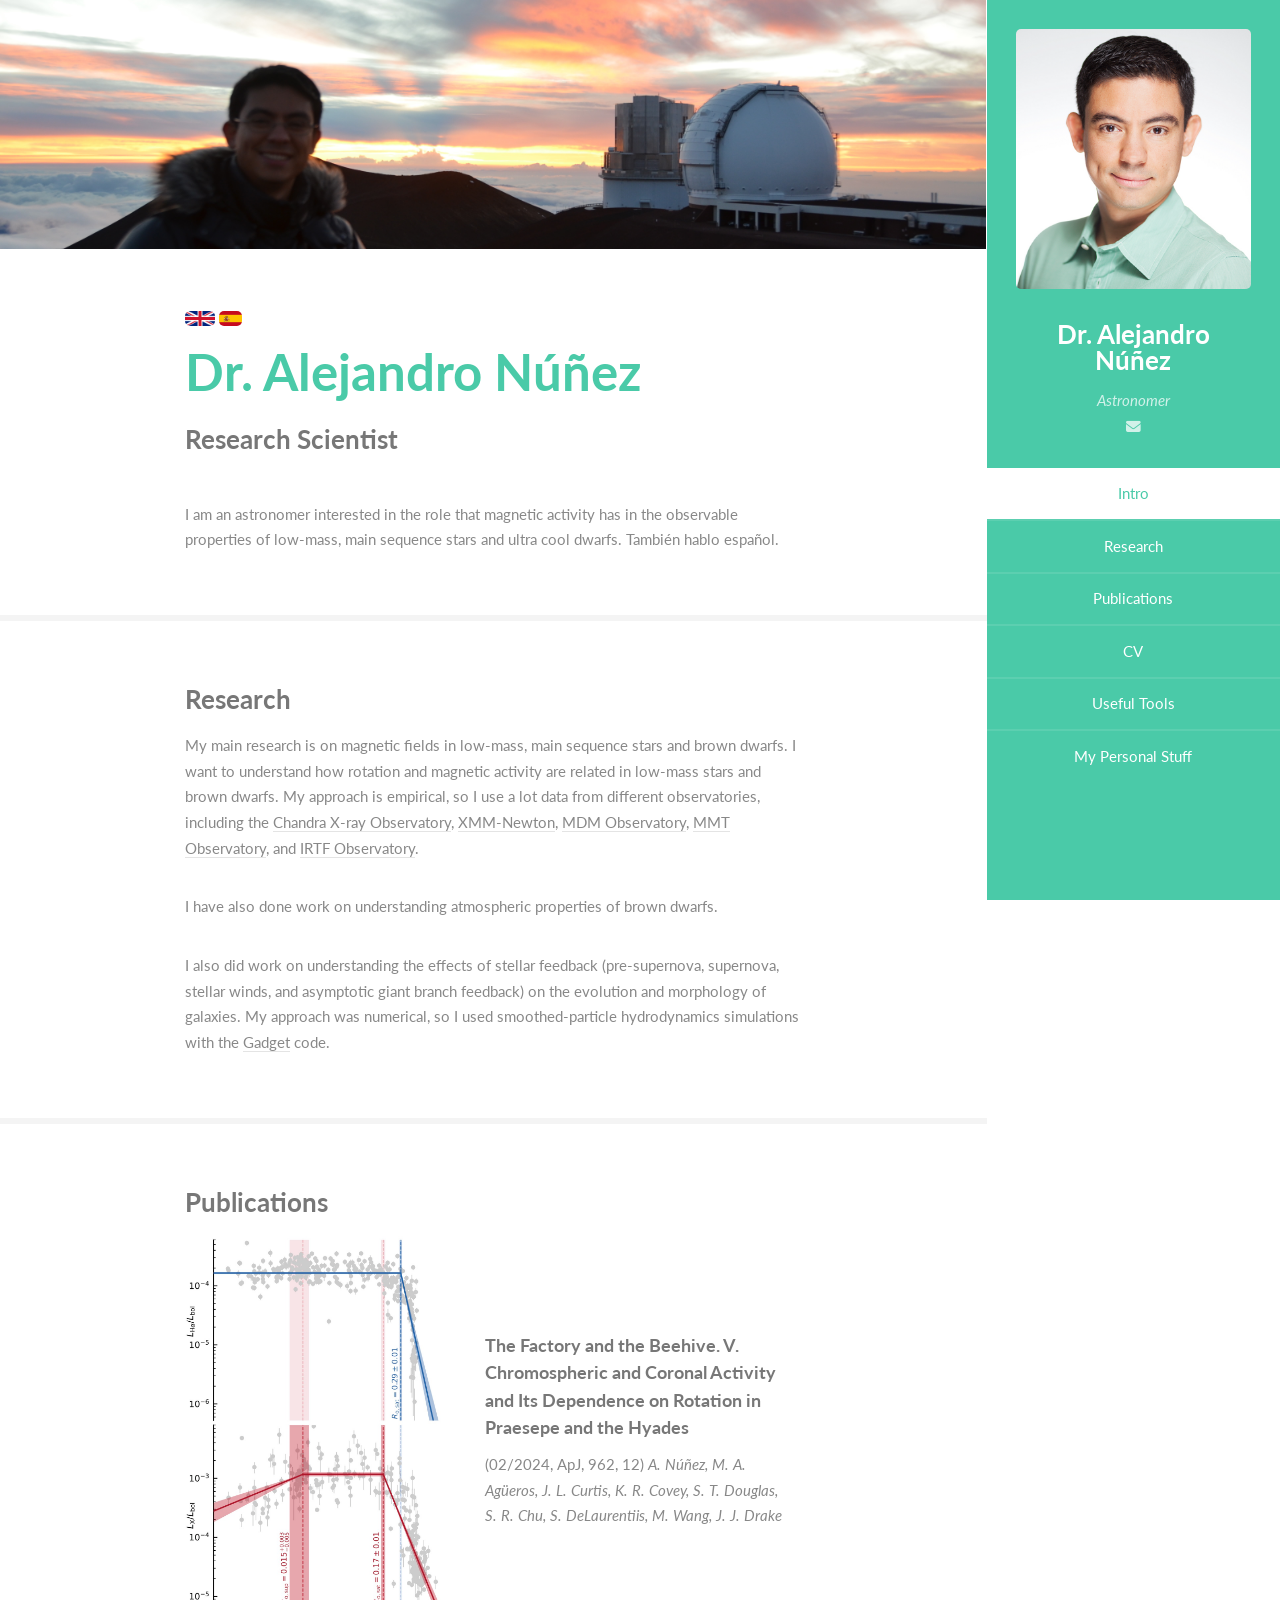
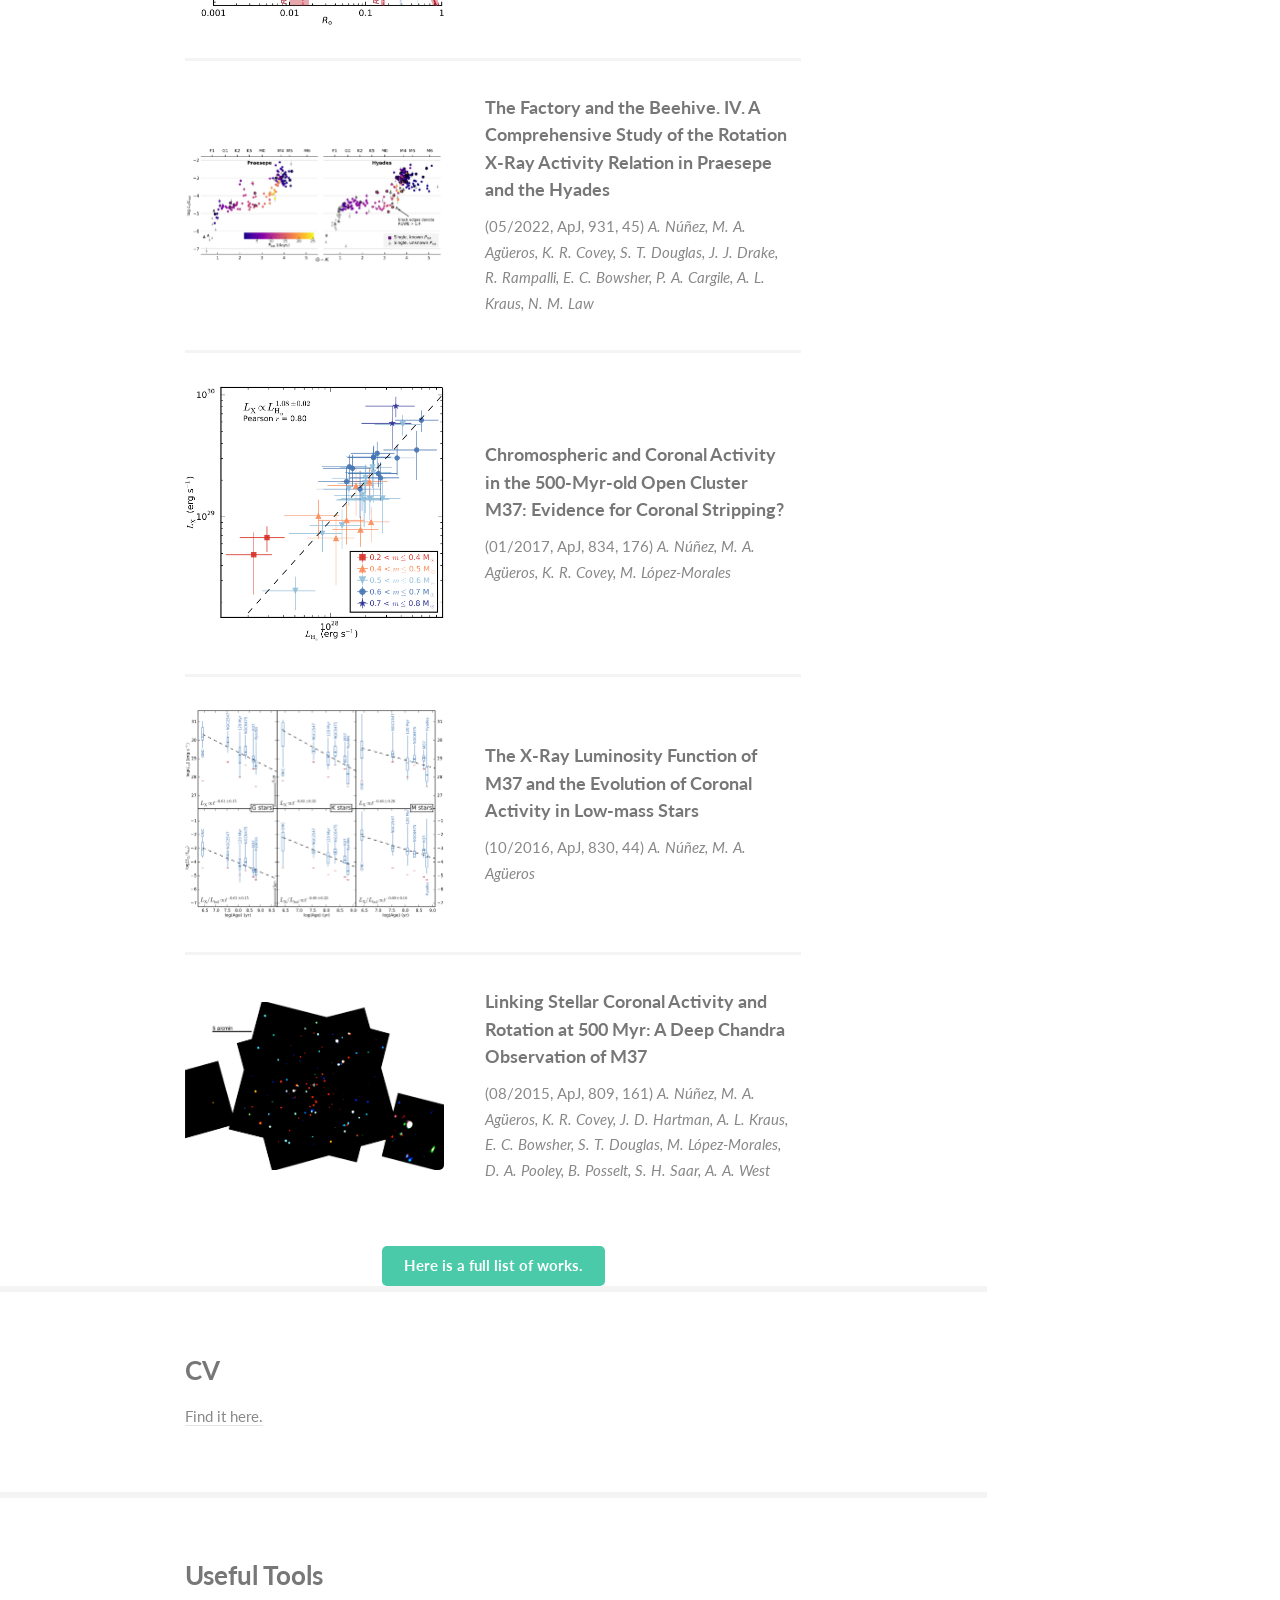
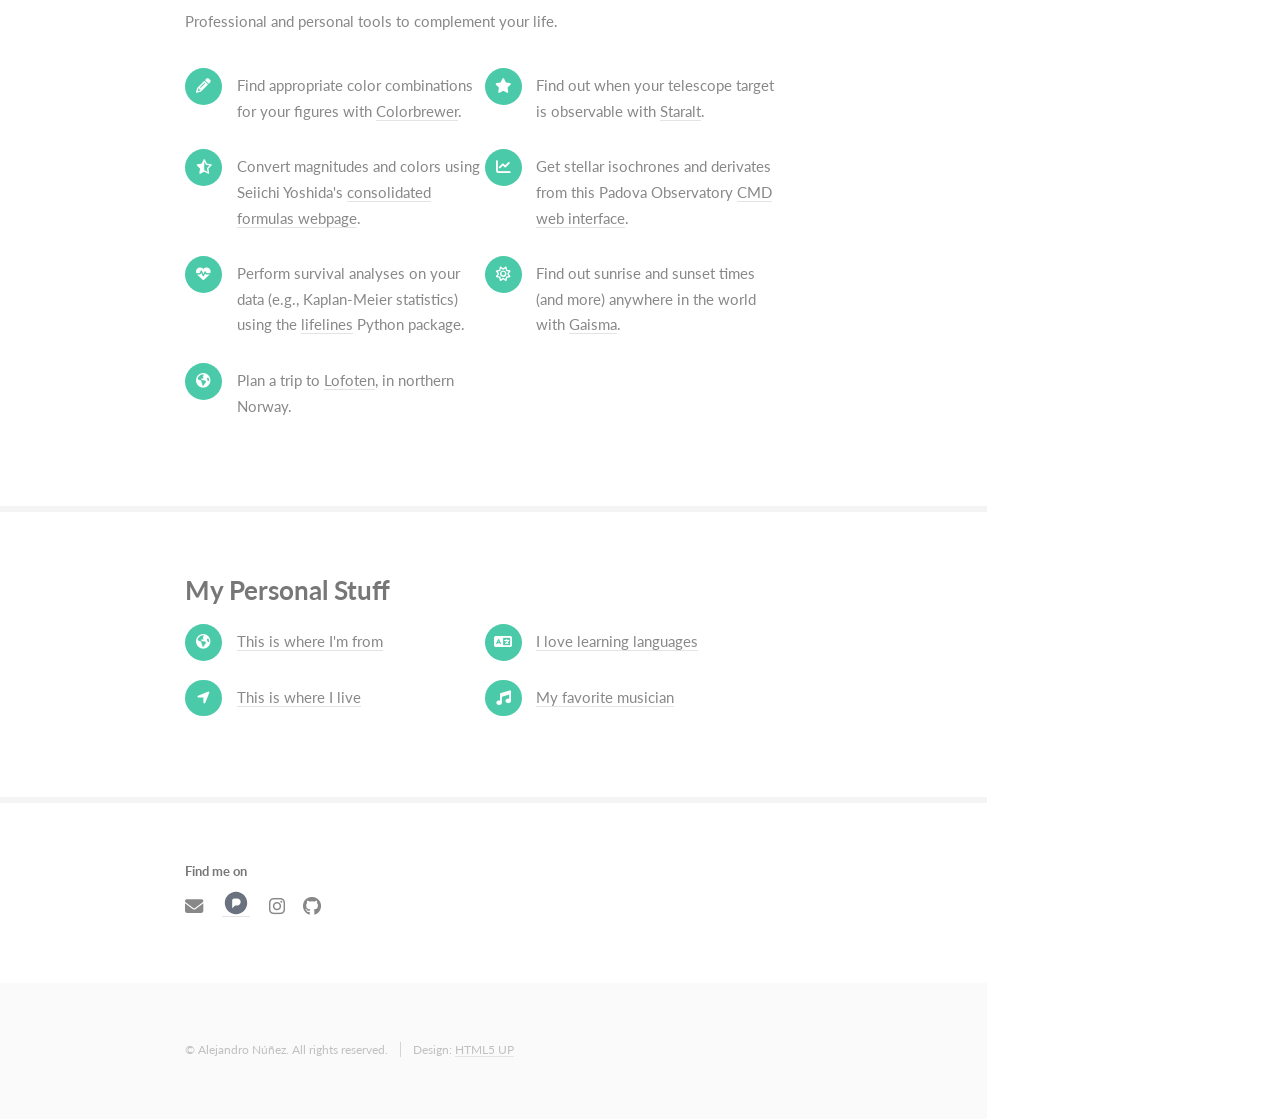
==== commit 78b9476b: "update website" ====
--- a/index.html
+++ b/index.html
@@ -53,7 +53,7 @@
 										<a                      class="image"><img src="images/EN.jpg" style="height:15px;" align="right" alt="English" /></a>
 										<a href="index_ES.html" class="image"><img src="images/ES.jpg" style="height:15px;" float="right" alt="Espa&ntilde;ol" /></a>
 										<h2>Dr. Alejandro N&uacute;&ntilde;ez</h2>
-										<p>Research Scientist at Columbia University, New York, NY</p>
+										<p>Research Scientist</p>
 									</header>
 									<p>I am an astronomer interested in the role that magnetic activity has in the observable properties of low-mass, main sequence stars and ultra cool dwarfs. Tambi&eacute;n hablo espa&ntilde;ol.</p>
 								</div>
@@ -146,11 +146,10 @@
                             <section id="six">
                             	<div class="container">
                                 	<h3><a href="#">My Personal Stuff</a></h3>
-									<p>I love traveling and reporting about it. </p>
                                     <ul class="feature-icons">
                                         <li class="fa-globe"><a href="https://colombia.travel/en/medellin" target="_blank">This is where I'm from</a></li>
                                         <li class="fa-language"><a href="https://www.duolingo.com/profile/alejocosmico" target="_blank">I love learning languages</a></li>
-                                        <li class="fa-location-arrow"><a href="http://www.nycgo.com/articles/must-see-harlem" target="_blank">This is where I live</a></li>
+                                        <li class="fa-location-arrow"><a href="https://www.visitlondon.com/things-to-do/london-areas/islington-and-angel" target="_blank">This is where I live</a></li>
                                         <li class="fa-music"><a href="http://bjork.com/" target="_blank">My favorite musician</a></li>
                                     </ul>
                                 </div>
